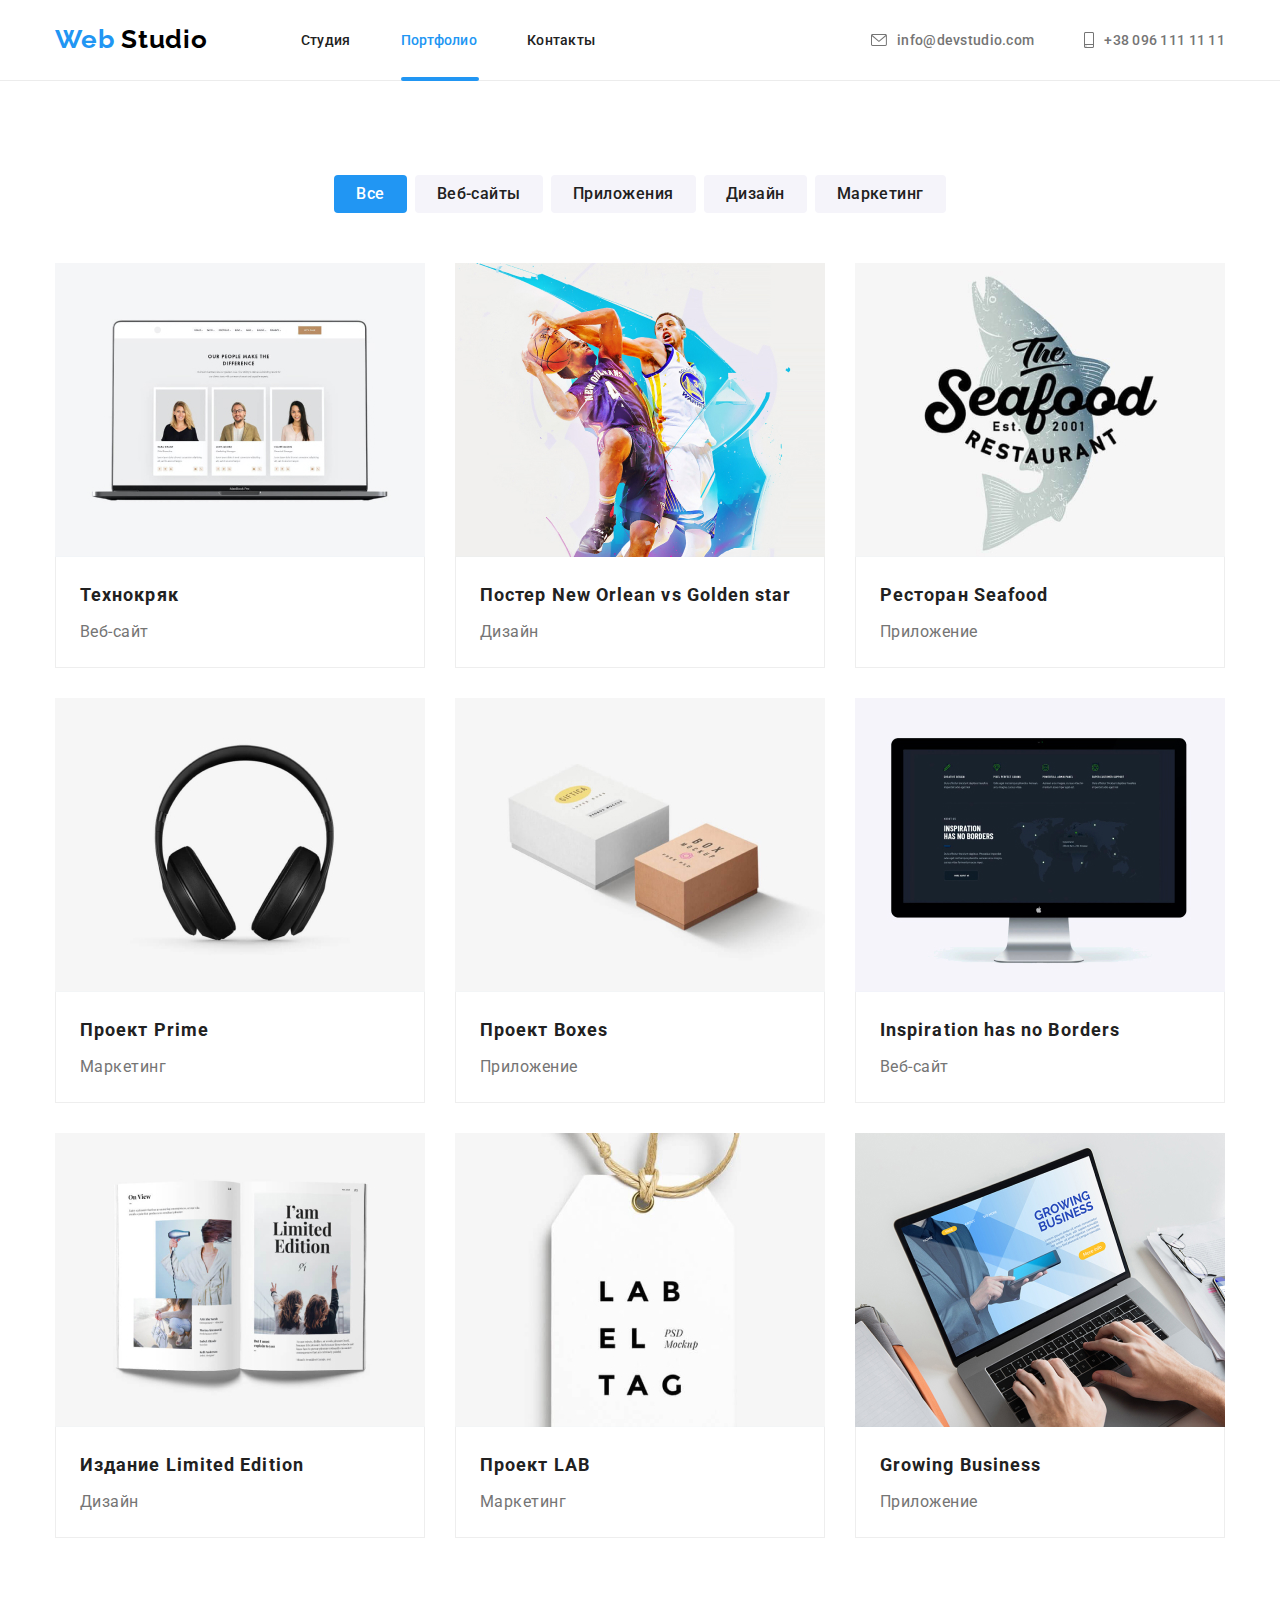
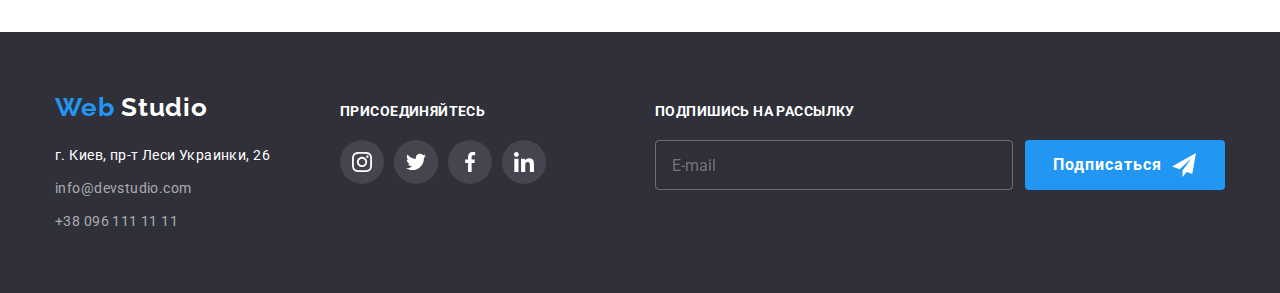
==== portfolio.html @ 8854f07a "copied from HW6" ====
<!DOCTYPE html>
<html lang="en">
	<head>
		<meta charset="UTF-8" />
		<meta http-equiv="X-UA-Compatible" content="IE=edge" />
		<meta name="viewport" content="width=device-width, initial-scale=1.0" />
		<title>Document</title>
		<link
			href="https://fonts.googleapis.com/css2?family=Raleway:wght@700&family=Roboto:wght@400;500;700;900&display=swap"
			rel="stylesheet"
		/>
		<link rel="stylesheet" href="./css/styles.css" />
		<link
			rel="stylesheet"
			href="https://cdnjs.cloudflare.com/ajax/libs/modern-normalize/1.1.0/modern-normalize.min.css"
		/>
	</head>
	<body class="body">
		<!--Шапка-->
		<header class="header-section">
			<div class="container">
				<a href="./index.html" class="logo">
					Web
					<span class="logo-header">Studio</span>
				</a>

				<!--Навигация-->
				<nav>
					<ul class="nav-site">
						<li class="nav-site-item"><a href="./index.html" class="nav-site-link">Студия</a></li>
						<li class="nav-site-item nav-site-portfolio">
							<a href="./portfolio.html" class="current nav-site-link">Портфолио</a>
						</li>
						<li class="nav-site-item"><a href="" class="nav-site-link">Контакты</a></li>
					</ul>
				</nav>

				<!--Контакты-->
				<ul class="contacts">
					<li class="header-contacts-item">
						<a href="mailto:info@devstudio.com" class="contacts-link">
							<svg class="contact-link-icon" width="16" height="12">
								<use href="./images/icons.svg#icon-envelope"></use>
							</svg>
							info@devstudio.com
						</a>
					</li>
					<li class="header-contacts-item">
						<a href="tel:+380961111111" class="contacts-link">
							<svg class="contact-link-icon" width="10" height="16">
								<use href="./images/icons.svg#icon-smartphone"></use>
							</svg>
							+38 096 111 11 11
						</a>
					</li>
				</ul>
			</div>
		</header>

		<main>
			<section class="section">
				<div class="container">
					<h1 class="hidden">Примеры</h1>
					<ul class="button-portfolio">
						<li class="button-item"><button type="button" class="current-button button-prtfl-item">Все</button></li>
						<li class="button-item"><button type="button" class="button-prtfl-item">Веб-сайты</button></li>
						<li class="button-item"><button type="button" class="button-prtfl-item">Приложения</button></li>
						<li class="button-item"><button type="button" class="button-prtfl-item">Дизайн</button></li>
						<li class="button-item"><button type="button" class="button-prtfl-item">Маркетинг</button></li>
					</ul>

					<ul class="portfolio">
						<li class="portfolio-item">
							<a href="" class="portfolio-link">
								<div class="portfolio-top-wrap">
									<img src="./images/portfolio1.jpg" alt="технокряк" width="370" />
									<p class="portfolio-top-text">
										Ресурс предлагает комплексные предложения с разным уровнем функционала и сервисов. Все это позволит
										посетителю получить исчерпывающие сведения о компании или частном лице.
									</p>
								</div>
								<div class="portfolio-border">
									<h2 class="portfolio-title">Технокряк</h2>
									<p class="portfolio-text">Веб-сайт</p>
								</div>
							</a>
						</li>
						<li class="portfolio-item">
							<a href="" class="portfolio-link">
								<div class="portfolio-top-wrap">
									<img src="./images/portfolio2.jpg" alt="Постер New Orlean vs Golden star" width="370" height="294" />
									<p class="portfolio-top-text">
										Ресурс предлагает комплексные предложения с разным уровнем функционала и сервисов. Все это позволит
										посетителю получить исчерпывающие сведения о компании или частном лице.
									</p>
								</div>
								<div class="portfolio-border">
									<h2 class="portfolio-title">Постер New Orlean vs Golden star</h2>
									<p class="portfolio-text">Дизайн</p>
								</div>
							</a>
						</li>
						<li class="portfolio-item">
							<a href="" class="portfolio-link">
								<div class="portfolio-top-wrap">
									<img src="./images/portfolio3.jpg" alt="Ресторан Seafood" width="370" height="294" />
									<p class="portfolio-top-text">
										Ресурс предлагает комплексные предложения с разным уровнем функционала и сервисов. Все это позволит
										посетителю получить исчерпывающие сведения о компании или частном лице.
									</p>
								</div>
								<div class="portfolio-border">
									<h2 class="portfolio-title">Ресторан Seafood</h2>
									<p class="portfolio-text">Приложение</p>
								</div>
							</a>
						</li>
						<li class="portfolio-item">
							<a href="" class="portfolio-link">
								<div class="portfolio-top-wrap">
									<img src="./images/portfolio4.jpg" alt="Проект Prime" width="370" height="294" />
									<p class="portfolio-top-text">
										Ресурс предлагает комплексные предложения с разным уровнем функционала и сервисов. Все это позволит
										посетителю получить исчерпывающие сведения о компании или частном лице.
									</p>
								</div>
								<div class="portfolio-border">
									<h2 class="portfolio-title">Проект Prime</h2>
									<p class="portfolio-text">Маркетинг</p>
								</div>
							</a>
						</li>
						<li class="portfolio-item">
							<a href="" class="portfolio-link">
								<div class="portfolio-top-wrap">
									<img src="./images/portfolio5.jpg" alt="Проект Boxes" width="370" height="294" />
									<p class="portfolio-top-text">
										Ресурс предлагает комплексные предложения с разным уровнем функционала и сервисов. Все это позволит
										посетителю получить исчерпывающие сведения о компании или частном лице.
									</p>
								</div>
								<div class="portfolio-border">
									<h2 class="portfolio-title">Проект Boxes</h2>
									<p class="portfolio-text">Приложение</p>
								</div>
							</a>
						</li>
						<li class="portfolio-item">
							<a href="" class="portfolio-link">
								<div class="portfolio-top-wrap">
									<img src="./images/portfolio6.jpg" alt="Inspiration has no Borders" width="370" height="294" />
									<p class="portfolio-top-text">
										Ресурс предлагает комплексные предложения с разным уровнем функционала и сервисов. Все это позволит
										посетителю получить исчерпывающие сведения о компании или частном лице.
									</p>
								</div>
								<div class="portfolio-border">
									<h2 class="portfolio-title">Inspiration has no Borders</h2>
									<p class="portfolio-text">Веб-сайт</p>
								</div>
							</a>
						</li>
						<li class="portfolio-item">
							<a href="" class="portfolio-link">
								<div class="portfolio-top-wrap">
									<img src="./images/portfolio7.jpg" alt="Издание Limited Edition" width="370" height="294" />
									<p class="portfolio-top-text">
										Ресурс предлагает комплексные предложения с разным уровнем функционала и сервисов. Все это позволит
										посетителю получить исчерпывающие сведения о компании или частном лице.
									</p>
								</div>
								<div class="portfolio-border">
									<h2 class="portfolio-title">Издание Limited Edition</h2>
									<p class="portfolio-text">Дизайн</p>
								</div>
							</a>
						</li>
						<li class="portfolio-item">
							<a href="" class="portfolio-link">
								<div class="portfolio-top-wrap">
									<img src="./images/portfolio8.jpg" alt="Проект LAB" width="370" height="294" />
									<p class="portfolio-top-text">
										Ресурс предлагает комплексные предложения с разным уровнем функционала и сервисов. Все это позволит
										посетителю получить исчерпывающие сведения о компании или частном лице.
									</p>
								</div>
								<div class="portfolio-border">
									<h2 class="portfolio-title">Проект LAB</h2>
									<p class="portfolio-text">Маркетинг</p>
								</div>
							</a>
						</li>
						<li class="portfolio-item">
							<a href="" class="portfolio-link">
								<div class="portfolio-top-wrap">
									<img src="./images/portfolio9.jpg" alt="Growing Business" width="370" height="294" />
									<p class="portfolio-top-text">
										Ресурс предлагает комплексные предложения с разным уровнем функционала и сервисов. Все это позволит
										посетителю получить исчерпывающие сведения о компании или частном лице.
									</p>
								</div>
								<div class="portfolio-border">
									<h2 class="portfolio-title">Growing Business</h2>
									<p class="portfolio-text">Приложение</p>
								</div>
							</a>
						</li>
					</ul>
				</div>
			</section>
		</main>
		<footer class="footer">
			<div class="container footer-container">
				<div class="footer-contacts">
					<a href="/goit-markup-hw-01/index.html" class="logo-footer">
						Web
						<span class="logo-footer-color">Studio</span>
					</a>
					<!--Контакты-->
					<address class="address">
						<p class="address-item">г. Киев, пр-т Леси Украинки, 26</p>
						<ul class="footer-contacts-list">
							<li class="footer-contact-item">
								<a href="mailto:info@devstudio.com" class="link-footer">info@devstudio.com</a>
							</li>
							<li class="footer-contact-item"><a href="tel:+380961111111" class="link-footer">+38 096 111 11 11</a></li>
						</ul>
					</address>
				</div>

				<div class="soc-links-footer-section">
					<p class="soc-links-footer-title">присоединяйтесь</p>
					<ul class="soc-links-footer-list">
						<li class="soc-links-footer-item">
							<a href="" class="soc-links-footer">
								<svg class="soc-links-footer-link" width="20" height="20">
									<use href="./images/icons.svg#icon-instagram"></use>
								</svg>
							</a>
						</li>
						<li class="soc-links-footer-item">
							<a href="" class="soc-links-footer">
								<svg class="soc-links-footer-link" width="20" height="20">
									<use href="./images/icons.svg#icon-twitter"></use>
								</svg>
							</a>
						</li>
						<li class="soc-links-footer-item">
							<a href="" class="soc-links-footer">
								<svg class="soc-links-footer-link" width="20" height="20">
									<use href="./images/icons.svg#icon-facebook"></use>
								</svg>
							</a>
						</li>
						<li class="soc-links-footer-item">
							<a href="" class="soc-links-footer">
								<svg class="soc-links-footer-link" width="20" height="20">
									<use href="./images/icons.svg#icon-linkedin"></use>
								</svg>
							</a>
						</li>
					</ul>
				</div>
				<div class="subscribe">
					<p class="subscribe-text">ПОДПИШИСЬ НА РАССЫЛКУ</p>
					<form class="subscribe-mail">
						<input type="email" name="mail" placeholder="E-mail" class="subscribe-input" />
						<button type="submit" class="button subscribe-button">
							<span class="subscribe-button-text">Подписаться</span>
							<svg class="subscribe-icon" width="24" height="24">
								<use href="./images/icons.svg#icon-subscribe"></use>
							</svg>
						</button>
					</form>
				</div>
			</div>
		</footer>
	</body>
</html>
---- css/styles.css ----
:root {
	--primery-text-color: #757575;
	--title-text-color: #212121;
	--accent-text-color: #2196f3;
	--primery-background-color: #ffffff;
	--transition: 250ms cubic-bezier(0.4, 0, 0.2, 1);
}
.body {
	background-color: var(--primery-background-color);
	color: var(--primery-text-color);

	font-family: "Roboto", sans-serif;
}

p,
h1,
h2,
h3,
h4,
h5,
h6 {
	margin: 0;
}

ul {
	margin: 0;
	padding-left: 0;
	list-style: none;
}
img {
	display: block;
	max-width: 100%;
	height: auto;
}

.container {
	width: 1200px;
	padding-left: 15px;
	padding-right: 15px;
	margin: 0 auto;
}

.section {
	padding-top: 94px;
	padding-bottom: 94px;
}

.header-section .container {
	display: flex;
	align-items: center;
}
.header-section {
	border-bottom: 1px solid #ececec;
	position: relative;
}
.logo {
	color: var(--accent-text-color);
	font-family: Raleway;
	font-weight: 700;
	font-size: 26px;
	line-height: 1.2;
	letter-spacing: 0.03em;
	text-decoration: none;
	padding-top: 24px;
	padding-bottom: 25px;
	display: block;
	margin-right: 93px;
}

.logo-header {
	color: black;
}

/* цвет навигации сайта */
.nav-site {
	display: flex;
}
.nav-site-item:not(:last-child) {
	margin-right: 50px;
}

.nav-site-link {
	color: var(--title-text-color);
	font-weight: 500;
	font-size: 14px;
	line-height: 1.15;
	letter-spacing: 0.02em;
	text-decoration: none;
	padding-top: 32px;
	padding-bottom: 32px;
	display: block;
	transition: color var(--transition);
}

.nav-site-link:hover,
.nav-site-link:focus {
	color: var(--accent-text-color);
}

.nav-site-studio::after {
	position: absolute;
	content: "";
	display: inline-block;
	align-items: flex-end;
	bottom: -1px;
	width: 48px;
	height: 4px;
	border-radius: 2px;
	background-color: var(--accent-text-color);
}

.nav-site-portfolio::after {
	position: absolute;
	content: "";
	display: inline-block;
	align-items: flex-end;
	bottom: -1px;
	width: 78px;
	height: 4px;
	border-radius: 2px;
	background-color: var(--accent-text-color);
}
.nav-site .current {
	color: var(--accent-text-color);
}

/* контакты хедер */
.contacts {
	display: flex;
	margin-left: auto;
}
.contacts-link {
	color: var(--primery-text-color);
	font-weight: 500;
	font-size: 14px;
	line-height: 1.15;
	letter-spacing: 0.02em;
	text-decoration: none;
	padding-top: 32px;
	padding-bottom: 32px;
	display: flex;
	align-items: center;
	transition: color var(--transition);
}
.contact-link-icon {
	margin-right: 10px;
	fill: currentColor;
}

.contacts-link:hover,
.contacts-link:focus {
	color: var(--accent-text-color);
}

.header-contacts-item:not(:last-child) {
	margin-right: 50px;
}

.header-contacts-item {
	display: flex;
	align-items: center;
	justify-content: center;
}

/* первая секция с кнопкой */
.hero {
	background-color: #2f303a;
	max-width: 1600px;
	margin: 0 auto;
	padding-top: 200px;
	padding-bottom: 200px;
	background-image: linear-gradient(rgba(47, 48, 58, 0.4), rgba(47, 48, 58, 0.4)), url(../images/hero-bg.jpg);
	background-repeat: no-repeat;
	background-position: center;
	background-size: cover;
}
.hero-title {
	color: #ffffff;
	font-weight: 900;
	font-size: 44px;
	line-height: 1.36;
	text-align: center;
	letter-spacing: 0.06em;
	text-transform: uppercase;
	max-width: 696px;
	margin: 0 auto;
	margin-bottom: 30px;
}
.button {
	background-color: #2196f3;
	color: #ffffff;
	font-weight: 700;
	font-size: 16px;
	line-height: 1.88;
	display: flex;
	align-items: center;
	text-align: center;
	letter-spacing: 0.06em;
	cursor: pointer;
	display: block;
	width: 200px;
	height: 50px;
	margin: 0 auto;
	border-radius: 4px;
	border: 0px;
	transition: background-color var(--transition);
}
.button:hover {
	background-color: #188ce8;
}

/* вторая секция */
.section-services {
	padding-bottom: 0;
}
.services {
	display: flex;
	padding: 0;
}

.services-item:not(:last-child) {
	margin-right: 30px;
}
.services-item {
	width: 270px;
	flex-basis: calc((100% - 90px) / 4);
}
.services-icon-list {
	width: 270px;
	height: 120px;
	background-color: #f5f4fa;
	display: flex;
	align-items: center;
	justify-content: center;
	margin-bottom: 30px;
}
.services-title {
	color: var(--title-text-color);
	font-weight: 700;
	font-size: 14px;
	line-height: 1.14;
	letter-spacing: 0.03em;
	text-transform: uppercase;
	margin-bottom: 10px;
}
.services-text {
	font-weight: 400;
	font-size: 14px;
	line-height: 1.71;
	letter-spacing: 0.03em;
}

.team {
	background-color: #f5f4fa;
}

.job-item {
	position: relative;
}
.job-title {
	margin-bottom: 50px;
}
.job-list {
	display: flex;
	gap: 30px;
	padding: 0;
}

.img-title {
	position: absolute;
	bottom: 0;
	left: 0;
	width: 100%;
	background-color: rgba(47, 48, 58, 0.8);
	padding: 27px;
	font-weight: 700;
	font-size: 14px;
	line-height: 1.43;
	text-align: center;
	letter-spacing: 0.03em;
	color: #ffffff;
}

.team-section-title {
	margin-bottom: 50px;
}
.team-section-title,
.job-title {
	color: var(--title-text-color);
	font-weight: 700;
	font-size: 36px;
	line-height: 1.17;
	text-align: center;
	letter-spacing: 0.03em;
}

.team-soc-list {
	display: flex;
	justify-content: center;
}

.team-soc-icon {
	fill: #afb1b8;
	transition: fill var(--transition);
}

.team-soc-item + .team-soc-item {
	margin-left: 10px;
}
.team-soc-link {
	width: 44px;
	height: 44px;
	border-radius: 50%;
	background-color: #ffffff;
	display: flex;
	align-items: center;
	justify-content: center;
	transition: background-color var(--transition);
}
.team-soc-link:hover,
.team-soc-link:focus {
	background-color: var(--accent-text-color);
	outline: none;
}

.team-soc-link:hover .team-soc-icon,
.team-soc-link:focus .team-soc-icon {
	fill: #ffffff;
}

.workers {
	display: flex;
	gap: 30px;
	padding: 0;
}

.workers-item {
	width: 270px;
	background-color: #ffffff;
	box-shadow: 0px 1px 3px rgba(0, 0, 0, 0.12), 0px 1px 1px rgba(0, 0, 0, 0.14), 0px 2px 1px rgba(0, 0, 0, 0.2);
	border-radius: 0px 0px 4px 4px;
}
.workers-name {
	padding: 30px 30px;
}

.workers-title {
	color: var(--title-text-color);
	font-weight: 500;
	font-size: 16px;
	line-height: 1.88;
	text-align: center;
	letter-spacing: 0.03em;
	margin-bottom: 10px;
}

.workers-text {
	font-weight: 400;
	font-size: 16px;
	line-height: 1.18;
	text-align: center;
	letter-spacing: 0.03em;
	margin-bottom: 16px;
}
/* --------------------КЛИЕНТЫ-------------------- */
.clients-list {
	display: flex;
	gap: 30px;
}

.clients-list-item {
	width: 170px;
}

.clients-link {
	border: 1px solid #afb1b8;
	border-radius: 4px;
	display: flex;
	align-items: center;
	justify-content: center;
	height: 92px;
	outline: none;
	transition: border var(--transition);
}
.clients-link:hover,
.clients-link:focus {
	border: 1px solid var(--accent-text-color);
}

.clients-items {
	fill: rgba(175, 177, 184, 1);
	transition: fill var(--transition);
}

.clients-link:hover .clients-items,
.clients-link:focus .clients-items {
	fill: var(--accent-text-color);
}

/* футер */

.footer {
	background-color: #2f303a;
	padding-top: 60px;
	padding-bottom: 60px;
}

.logo-footer {
	color: var(--accent-text-color);
	font-family: Raleway;
	font-weight: 700;
	font-size: 26px;
	line-height: 1.2;
	letter-spacing: 0.03em;
	text-decoration: none;
}
.logo-footer-color {
	color: #ffffff;
	font-family: Raleway;
	font-weight: 700;
	font-size: 26px;
	line-height: 1.2;
	letter-spacing: 0.03em;
}
.address {
	margin: 0;
	margin-top: 20px;
}
.address-item {
	color: #ffffff;
	font-style: normal;
	font-weight: 400;
	font-size: 14px;
	line-height: 1.71;
	letter-spacing: 0.03em;
	padding: 0;
	margin-bottom: 9px;
}

.footer-container {
	display: flex;
	align-items: baseline;
}

.footer-contacts-list .link-footer {
	text-decoration: none;
}

.footer-contacts {
	margin-right: 70px;
}

.footer-contact-item:first-child {
	margin-bottom: 9px;
}

.link-footer {
	color: rgba(255, 255, 255, 0.6);
	font-style: normal;
	font-weight: 400;
	font-size: 14px;
	line-height: 1.71;
	letter-spacing: 0.03em;
}

.soc-links-footer-section {
	margin-right: 93px;
}

.soc-links-footer-title {
	color: #ffffff;
	font-weight: 700;
	font-size: 14px;
	line-height: 1.14;
	letter-spacing: 0.03em;
	text-transform: uppercase;
	margin: 0;
	margin-bottom: 20px;
}

.soc-links-footer-list {
	display: flex;
	gap: 10px;
}

.soc-links-footer {
	width: 44px;
	height: 44px;
	border-radius: 50%;
	background-color: rgba(255, 255, 255, 0.1);
	display: flex;
	align-items: center;
	justify-content: center;
	fill: #ffffff;
	transition: background-color var(--transition), fill var(--transition);
}

.soc-links-footer:hover,
.soc-links-footer:focus {
	background-color: var(--accent-text-color);
	outline: none;
}

.subscribe-text {
	font-weight: 700;
	font-size: 14px;
	line-height: 1.14;
	letter-spacing: 0.03em;
	text-transform: uppercase;
	color: #ffffff;
	margin-bottom: 20px;
}

.subscribe {
	margin-left: auto;
}

.subscribe-mail {
	display: flex;
	align-items: center;
	justify-content: center;
}

.subscribe-input {
	width: 358px;
	height: 50px;
	margin-right: 12px;
	border: 1px solid rgba(255, 255, 255, 0.3);
	filter: drop-shadow(0px 4px 4px rgba(0, 0, 0, 0.15));
	border-radius: 4px;
	background-color: transparent;
	padding: 15px 16px;
	cursor: pointer;
	color: #ffffff;
}

.subscribe-input:hover,
.subscribe-input:focus {
	border: 1px solid var(--accent-text-color);
	outline: none;
}

.subscribe-button {
	width: 200px;
	height: 50px;
	display: flex;
	align-items: center;
	text-align: center;
	padding: 10px 28px;
}

.subscribe-button-text {
	font-weight: 700;
	font-size: 16px;
	line-height: 1.88;
	letter-spacing: 0.06em;
	color: #ffffff;
	margin-right: 10px;
}

/* .soc-links-footer-item {
    width: 44px;
    height: 44px;
    border-radius: 50%;
    background-color: rgba(255, 255, 255, 0.1);
    display: flex;
    align-items: center;
    justify-content: center;
} */

/* .soc-links-footer-item:hover,
.soc-links-footer-item:focus {
    background-color: var(--accent-text-color);
    fill: #FFFFFF;
} */

/* .soc-links-footer-link {
    fill: var(--primery-background-color);
} */

/* ПОРТФОЛИО */
.hidden {
	display: none;
}
.button-portfolio {
	display: flex;
	justify-content: center;
	margin-bottom: 50px;
}

.button-item:not(:last-child) {
	margin-right: 8px;
}

.button-portfolio .button-prtfl-item {
	background-color: #f5f4fa;
	color: #212121;
	font-weight: 500;
	font-size: 16px;
	line-height: 1.63;
	text-align: center;
	letter-spacing: 0.03em;
	cursor: pointer;
	border-radius: 4px;
	border: 0px;
	padding: 6px 22px;
	transition: background-color var(--transition), color var(--transition), box-shadow var(--transition);
}
.button-portfolio .button-prtfl-item:hover,
.button-portfolio .button-prtfl-item:focus {
	background-color: var(--accent-text-color);
	color: #ffffff;
	box-shadow: 0px 3px 1px rgba(0, 0, 0, 0.1), 0px 1px 2px rgba(0, 0, 0, 0.08), 0px 2px 2px rgba(0, 0, 0, 0.12);
}

.button-portfolio .current-button {
	background-color: var(--accent-text-color);
	color: #ffffff;
}
.portfolio a {
	text-decoration: none;
}

.portfolio {
	display: flex;
	flex-wrap: wrap;
	gap: 30px;
	padding: 0;
}
.portfolio-link {
	display: block;
	transition: box-shadow var(--transition);
}

.portfolio-item {
	flex-basis: calc((100% - 60px) / 3);
	position: relative;
}

.portfolio-item:hover .portfolio-top-text {
	transform: translateY(0);
}
.portfolio-border {
	border-right: 1px solid #eeeeee;
	border-left: 1px solid #eeeeee;
	border-bottom: 1px solid #eeeeee;
	padding: 20px 24px;
}
.portfolio-link:hover,
.portfolio-link:focus {
	cursor: pointer;
	box-shadow: 0px 1px 1px rgba(0, 0, 0, 0.12), 0px 4px 4px rgba(0, 0, 0, 0.06), 1px 4px 6px rgba(0, 0, 0, 0.16);
}

.portfolio-title {
	color: var(--title-text-color);
	font-weight: 700;
	font-size: 18px;
	line-height: 2;
	letter-spacing: 0.06em;
	margin: 0;
	margin-bottom: 4px;
}

.portfolio-text {
	color: var(--primery-text-color);
	font-weight: 400;
	font-size: 16px;
	line-height: 1.88;
	letter-spacing: 0.03em;
}

.portfolio-top-wrap {
	position: relative;
	overflow: hidden;
}

.portfolio-top-text {
	position: absolute;
	top: 0;
	left: 0;
	color: #ffffff;
	background: rgba(33, 150, 243, 0.9);
	font-weight: 400;
	font-size: 18px;
	line-height: 1.56;
	letter-spacing: 0.03em;
	padding: 63px 24px;
	height: 100%;
	transform: translateY(100%);
	transition: transform 250ms linear;
}

/* ----------МОДАЛЬНОЕ ОКНО---------- */
.backdrop {
	position: fixed;
	top: 0;
	left: 0;
	width: 100%;
	height: 100%;
	background-color: rgba(0, 0, 0, 0.2);
	transition: opacity 250ms linear, visibility 250ms linear;

	/* padding-top: 221px;
    padding-left: 536px;
    padding-right: 536px; */
}

.backdrop .is-hidden .modal {
	transform: translate(-50%, -50%) scale(0) rotate(-180deg);
}

.modal {
	position: absolute;
	width: 528px;
	height: 581px;
	top: 221px;
	left: 50%;
	transform: translate(-50%) scale(1) rotate(0);
	background-color: #fff;
	transition: cubic-bezier(0.4, 0, 0.2, 1);
	padding: 40px;
}

.modal-close-btn {
	position: absolute;
	top: 8px;
	right: 8px;
	width: 30px;
	height: 30px;
	border-radius: 50%;
	border: 1px solid rgba(0, 0, 0, 0.1);
	background-color: #ffffff;
	display: flex;
	align-items: center;
	justify-content: center;
	outline: none;
	transition: var(--transition);
}

.modal-close-btn:hover,
.modal-close-btn:focus {
	fill: var(--accent-text-color);
}

.is-hidden {
	opacity: 0;
	visibility: hidden;
	pointer-events: none;
}

.modal-title {
	font-weight: 700;
	font-size: 20px;
	line-height: 1.15;
	text-align: center;
	letter-spacing: 0.03em;
	color: #212121;
	margin-bottom: 12px;
}

.modal-label {
	display: flex;
	flex-direction: column;
}

.modal-label:not(:last-of-type) {
	margin-bottom: 10px;
}

.modal-label:last-of-type {
	margin-bottom: 20px;
}

.modal-label-text {
	font-weight: 400;
	font-size: 12px;
	line-height: 1.17;
	letter-spacing: 0.01em;
	color: #757575;
	margin-bottom: 4px;
}

.modal-wrapper {
	position: relative;
}

.modal-input,
.modal-textarea {
	width: 100%;
	border: 1px solid rgba(33, 33, 33, 0.2);
	border-radius: 4px;
	outline: none;
	transition: border var(--transition);
}

.modal-input {
	height: 40px;
	padding-top: 11px;
	padding-right: 12px;
	padding-bottom: 11px;
	padding-left: 42px;
}

.modal-input:focus,
.modal-textarea:focus {
	border: 1px solid var(--accent-text-color);
}

.modal-input:focus + .modal-input-icon {
	fill: var(--accent-text-color);
}

.modal-input-icon {
	position: absolute;
	left: 14px;
	top: 50%;
	transform: translateY(-50%);
	transition: fill var(--transition);
}

.modal-textarea {
	height: 120px;
	resize: none;
	padding: 12px 16px;
}

.modal-textarea::placeholder {
	color: rgba(117, 117, 177, 0.5);
}

.modal-policy {
	margin-bottom: 30px;
}

.modal-policy-label {
	display: flex;
	align-items: center;
	justify-content: center;
	cursor: pointer;
}

.visually-hidden {
	position: absolute;
	width: 1px;
	height: 1px;
	margin: -1px;
	border: 0;
	padding: 0;

	white-space: nowrap;
	clip-path: inset(100%);
	clip: rect(0 0 0 0);
	overflow: hidden;
}

.modal-policy-text {
	font-size: 14px;
	line-height: 1.71;
	letter-spacing: 0.03em;
	color: #757575;
}

.modal-policy-link {
	color: var(--accent-text-color);
	text-decoration: none;
	border-bottom: 1px solid var(--accent-text-color);
}

.modal-custom-check {
	border: 2px solid #212121;
	border-radius: 3px;
	width: 16px;
	height: 15px;
	display: flex;
	align-items: center;
	justify-content: center;
	margin-right: 7px;
}

.modal-check {
	transition: border var(--transition);
}

.modal-check:checked + .modal-custom-check {
	border: 2px solid var(--accent-text-color);
	background-color: var(--accent-text-color);
}

.modal-check:focus + .modal-custom-check {
	border: 2px solid var(--accent-text-color);
}

.modal-button {
	background-color: #2196f3;
	color: #ffffff;
	font-weight: 700;
	font-size: 16px;
	line-height: 1.88;
	display: flex;
	align-items: center;
	text-align: center;
	letter-spacing: 0.06em;
	cursor: pointer;
	display: block;
	width: 200px;
	height: 50px;
	margin: 0 auto;
	border-radius: 4px;
	border: 0px;
	transition: background-color var(--transition);
}

.modal-button:hover,
.modal-button:focus {
	background-color: var(--accent-text-color);
	box-shadow: 0px 3px 1px rgba(0, 0, 0, 0.1), 0px 1px 2px rgba(0, 0, 0, 0.08), 0px 2px 2px rgba(0, 0, 0, 0.12);
}

/* цвет основы текста #757575 */
/* цвет текста вторички #212121 */
/* белый #FFFFFF */
/* акцент #2196F3 */
/* цвет основа хедер #FFFFFF */
/* основа цвет фона #E5E5E5 */
/* цвет фона верхний #2F303A */
/* цвет фона наша команда #F5F4FA */
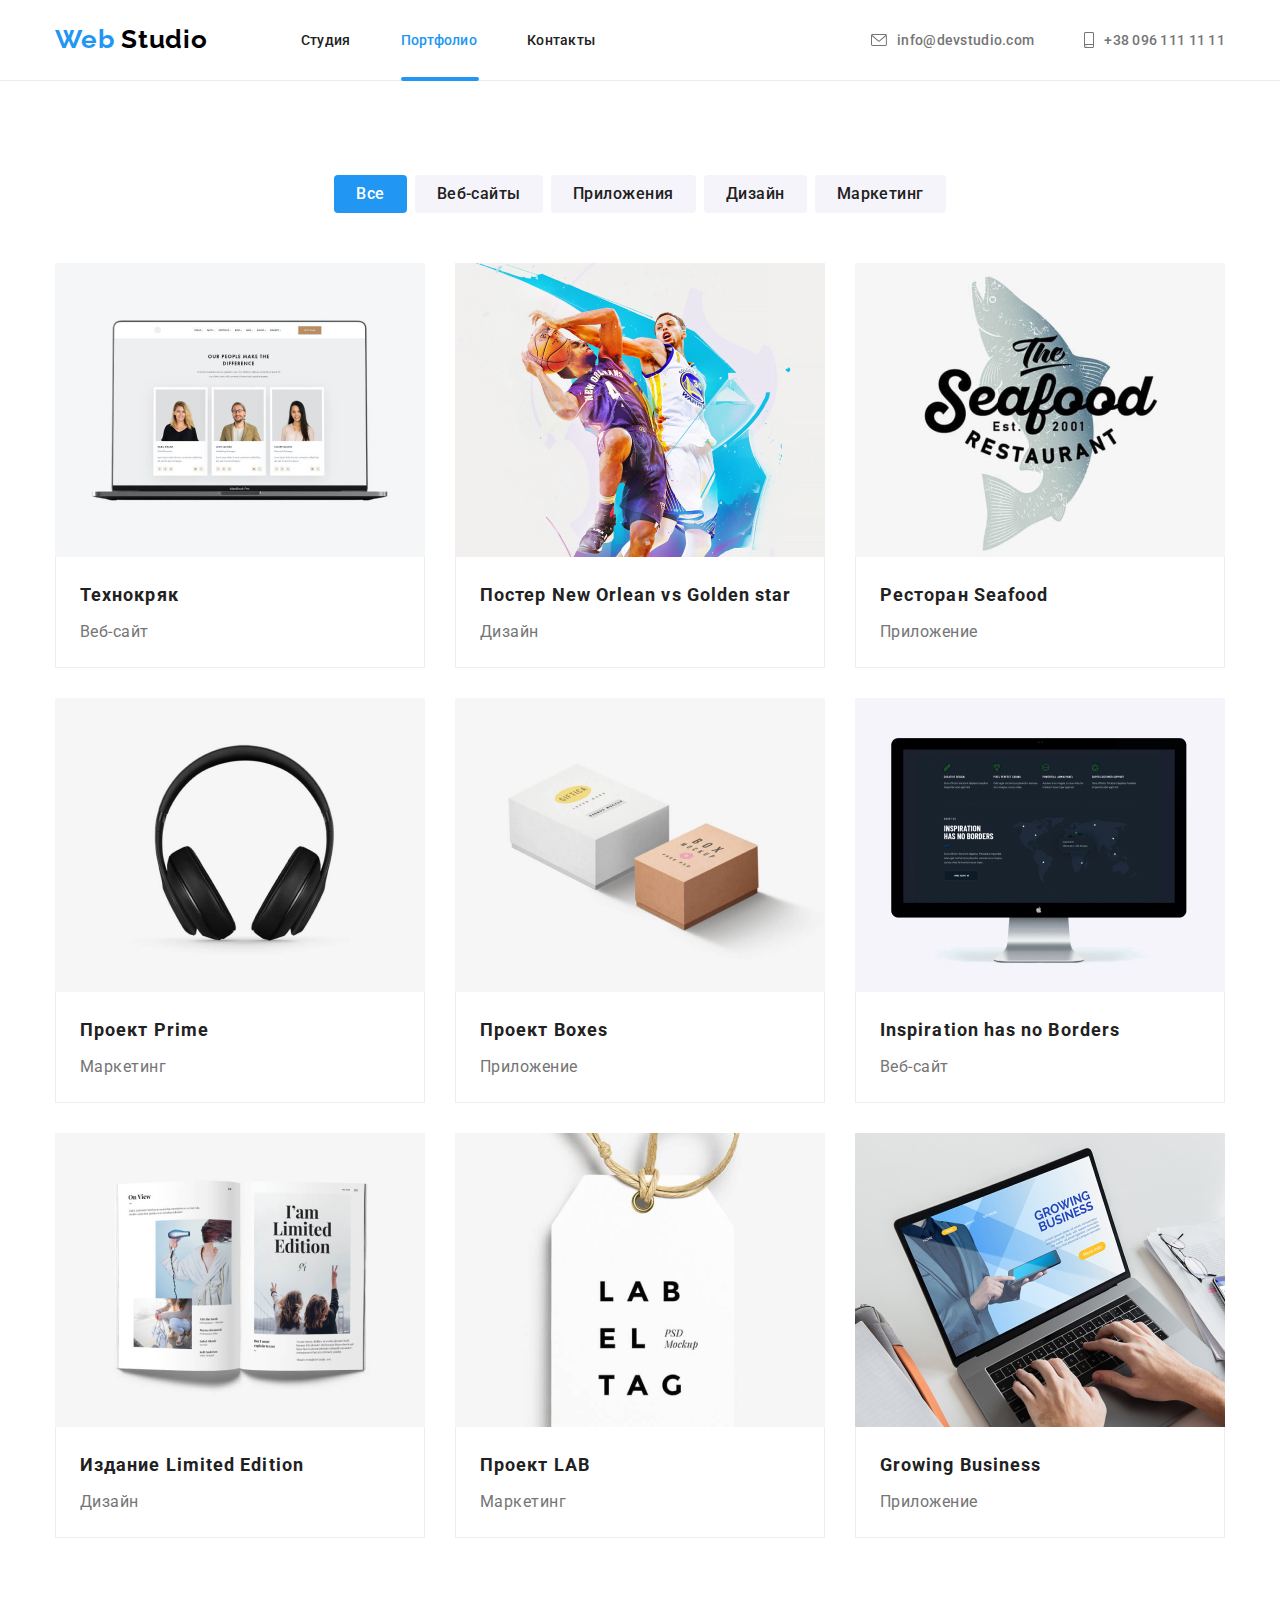
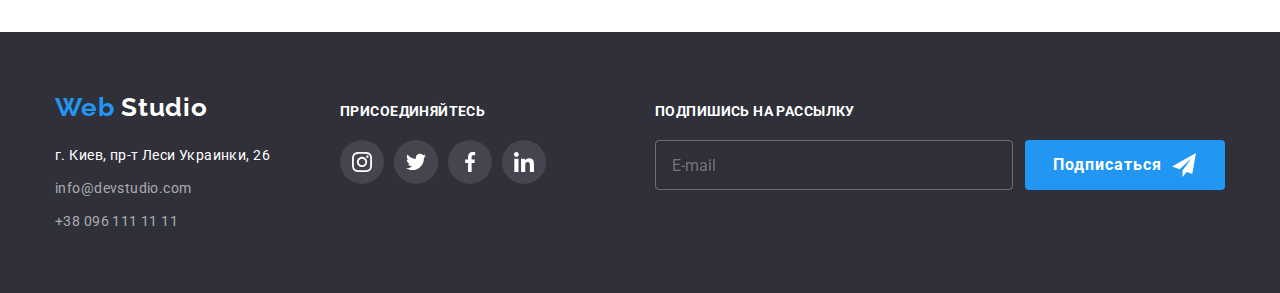
==== commit d96a1d82: "BEM" ====
--- a/portfolio.html
+++ b/portfolio.html
@@ -17,37 +17,39 @@
 	</head>
 	<body class="body">
 		<!--Шапка-->
-		<header class="header-section">
+		<header class="header">
 			<div class="container">
-				<a href="./index.html" class="logo">
+				<a href="./index.html" class="logo header__logo">
 					Web
 					<span class="logo-header">Studio</span>
 				</a>
 
 				<!--Навигация-->
 				<nav>
-					<ul class="nav-site">
-						<li class="nav-site-item"><a href="./index.html" class="nav-site-link">Студия</a></li>
-						<li class="nav-site-item nav-site-portfolio">
-							<a href="./portfolio.html" class="current nav-site-link">Портфолио</a>
-						</li>
-						<li class="nav-site-item"><a href="" class="nav-site-link">Контакты</a></li>
+					<ul class="navigation">
+						<li class="navigation__item">
+							<a href="./index.html" class="navigation__link">Студия</a>
+						</li>
+						<li class="navigation__item navigation__portfolio">
+							<a href="./portfolio.html" class="navigation__link navigation__current">Портфолио</a>
+						</li>
+						<li class="navigation__item"><a href="" class="navigation__link">Контакты</a></li>
 					</ul>
 				</nav>
 
 				<!--Контакты-->
-				<ul class="contacts">
-					<li class="header-contacts-item">
-						<a href="mailto:info@devstudio.com" class="contacts-link">
-							<svg class="contact-link-icon" width="16" height="12">
+				<ul class="contacts header__contacts">
+					<li class="contacts__item">
+						<a href="mailto:info@devstudio.com" class="contacts__link">
+							<svg class="contact__link-icon" width="16" height="12">
 								<use href="./images/icons.svg#icon-envelope"></use>
 							</svg>
 							info@devstudio.com
 						</a>
 					</li>
-					<li class="header-contacts-item">
-						<a href="tel:+380961111111" class="contacts-link">
-							<svg class="contact-link-icon" width="10" height="16">
+					<li class="contacts__item">
+						<a href="tel:+380961111111" class="contacts__link">
+							<svg class="contact__link-icon" width="10" height="16">
 								<use href="./images/icons.svg#icon-smartphone"></use>
 							</svg>
 							+38 096 111 11 11
@@ -61,147 +63,157 @@
 			<section class="section">
 				<div class="container">
 					<h1 class="hidden">Примеры</h1>
-					<ul class="button-portfolio">
-						<li class="button-item"><button type="button" class="current-button button-prtfl-item">Все</button></li>
-						<li class="button-item"><button type="button" class="button-prtfl-item">Веб-сайты</button></li>
-						<li class="button-item"><button type="button" class="button-prtfl-item">Приложения</button></li>
-						<li class="button-item"><button type="button" class="button-prtfl-item">Дизайн</button></li>
-						<li class="button-item"><button type="button" class="button-prtfl-item">Маркетинг</button></li>
+					<ul class="prtfl-button button-portfolio">
+						<li class="button-portfolio__item">
+							<button type="button" class="current-button button-portfolio__item-class">Все</button>
+						</li>
+						<li class="button-portfolio__item">
+							<button type="button" class="button-portfolio__item-class">Веб-сайты</button>
+						</li>
+						<li class="button-portfolio__item">
+							<button type="button" class="button-portfolio__item-class">Приложения</button>
+						</li>
+						<li class="button-portfolio__item">
+							<button type="button" class="button-portfolio__item-class">Дизайн</button>
+						</li>
+						<li class="button-portfolio__item">
+							<button type="button" class="button-portfolio__item-class">Маркетинг</button>
+						</li>
 					</ul>
 
 					<ul class="portfolio">
-						<li class="portfolio-item">
-							<a href="" class="portfolio-link">
-								<div class="portfolio-top-wrap">
+						<li class="portfolio__item">
+							<a href="" class="portfolio__link">
+								<div class="portfolio__top-wrap">
 									<img src="./images/portfolio1.jpg" alt="технокряк" width="370" />
-									<p class="portfolio-top-text">
-										Ресурс предлагает комплексные предложения с разным уровнем функционала и сервисов. Все это позволит
-										посетителю получить исчерпывающие сведения о компании или частном лице.
-									</p>
-								</div>
-								<div class="portfolio-border">
-									<h2 class="portfolio-title">Технокряк</h2>
-									<p class="portfolio-text">Веб-сайт</p>
-								</div>
-							</a>
-						</li>
-						<li class="portfolio-item">
-							<a href="" class="portfolio-link">
-								<div class="portfolio-top-wrap">
+									<p class="portfolio__top-text">
+										Ресурс предлагает комплексные предложения с разным уровнем функционала и сервисов. Все это позволит
+										посетителю получить исчерпывающие сведения о компании или частном лице.
+									</p>
+								</div>
+								<div class="portfolio__border">
+									<h2 class="portfolio__title">Технокряк</h2>
+									<p class="portfolio__text">Веб-сайт</p>
+								</div>
+							</a>
+						</li>
+						<li class="portfolio__item">
+							<a href="" class="portfolio__link">
+								<div class="portfolio__top-wrap">
 									<img src="./images/portfolio2.jpg" alt="Постер New Orlean vs Golden star" width="370" height="294" />
-									<p class="portfolio-top-text">
-										Ресурс предлагает комплексные предложения с разным уровнем функционала и сервисов. Все это позволит
-										посетителю получить исчерпывающие сведения о компании или частном лице.
-									</p>
-								</div>
-								<div class="portfolio-border">
-									<h2 class="portfolio-title">Постер New Orlean vs Golden star</h2>
-									<p class="portfolio-text">Дизайн</p>
-								</div>
-							</a>
-						</li>
-						<li class="portfolio-item">
-							<a href="" class="portfolio-link">
-								<div class="portfolio-top-wrap">
+									<p class="portfolio__top-text">
+										Ресурс предлагает комплексные предложения с разным уровнем функционала и сервисов. Все это позволит
+										посетителю получить исчерпывающие сведения о компании или частном лице.
+									</p>
+								</div>
+								<div class="portfolio__border">
+									<h2 class="portfolio__title">Постер New Orlean vs Golden star</h2>
+									<p class="portfolio__text">Дизайн</p>
+								</div>
+							</a>
+						</li>
+						<li class="portfolio__item">
+							<a href="" class="portfolio__link">
+								<div class="portfolio__top-wrap">
 									<img src="./images/portfolio3.jpg" alt="Ресторан Seafood" width="370" height="294" />
-									<p class="portfolio-top-text">
-										Ресурс предлагает комплексные предложения с разным уровнем функционала и сервисов. Все это позволит
-										посетителю получить исчерпывающие сведения о компании или частном лице.
-									</p>
-								</div>
-								<div class="portfolio-border">
-									<h2 class="portfolio-title">Ресторан Seafood</h2>
-									<p class="portfolio-text">Приложение</p>
-								</div>
-							</a>
-						</li>
-						<li class="portfolio-item">
-							<a href="" class="portfolio-link">
-								<div class="portfolio-top-wrap">
+									<p class="portfolio__top-text">
+										Ресурс предлагает комплексные предложения с разным уровнем функционала и сервисов. Все это позволит
+										посетителю получить исчерпывающие сведения о компании или частном лице.
+									</p>
+								</div>
+								<div class="portfolio__border">
+									<h2 class="portfolio__title">Ресторан Seafood</h2>
+									<p class="portfolio__text">Приложение</p>
+								</div>
+							</a>
+						</li>
+						<li class="portfolio__item">
+							<a href="" class="portfolio__link">
+								<div class="portfolio__top-wrap">
 									<img src="./images/portfolio4.jpg" alt="Проект Prime" width="370" height="294" />
-									<p class="portfolio-top-text">
-										Ресурс предлагает комплексные предложения с разным уровнем функционала и сервисов. Все это позволит
-										посетителю получить исчерпывающие сведения о компании или частном лице.
-									</p>
-								</div>
-								<div class="portfolio-border">
-									<h2 class="portfolio-title">Проект Prime</h2>
-									<p class="portfolio-text">Маркетинг</p>
-								</div>
-							</a>
-						</li>
-						<li class="portfolio-item">
-							<a href="" class="portfolio-link">
-								<div class="portfolio-top-wrap">
+									<p class="portfolio__top-text">
+										Ресурс предлагает комплексные предложения с разным уровнем функционала и сервисов. Все это позволит
+										посетителю получить исчерпывающие сведения о компании или частном лице.
+									</p>
+								</div>
+								<div class="portfolio__border">
+									<h2 class="portfolio__title">Проект Prime</h2>
+									<p class="portfolio__text">Маркетинг</p>
+								</div>
+							</a>
+						</li>
+						<li class="portfolio__item">
+							<a href="" class="portfolio__link">
+								<div class="portfolio__top-wrap">
 									<img src="./images/portfolio5.jpg" alt="Проект Boxes" width="370" height="294" />
-									<p class="portfolio-top-text">
-										Ресурс предлагает комплексные предложения с разным уровнем функционала и сервисов. Все это позволит
-										посетителю получить исчерпывающие сведения о компании или частном лице.
-									</p>
-								</div>
-								<div class="portfolio-border">
-									<h2 class="portfolio-title">Проект Boxes</h2>
-									<p class="portfolio-text">Приложение</p>
-								</div>
-							</a>
-						</li>
-						<li class="portfolio-item">
-							<a href="" class="portfolio-link">
-								<div class="portfolio-top-wrap">
+									<p class="portfolio__top-text">
+										Ресурс предлагает комплексные предложения с разным уровнем функционала и сервисов. Все это позволит
+										посетителю получить исчерпывающие сведения о компании или частном лице.
+									</p>
+								</div>
+								<div class="portfolio__border">
+									<h2 class="portfolio__title">Проект Boxes</h2>
+									<p class="portfolio__text">Приложение</p>
+								</div>
+							</a>
+						</li>
+						<li class="portfolio__item">
+							<a href="" class="portfolio__link">
+								<div class="portfolio__top-wrap">
 									<img src="./images/portfolio6.jpg" alt="Inspiration has no Borders" width="370" height="294" />
-									<p class="portfolio-top-text">
-										Ресурс предлагает комплексные предложения с разным уровнем функционала и сервисов. Все это позволит
-										посетителю получить исчерпывающие сведения о компании или частном лице.
-									</p>
-								</div>
-								<div class="portfolio-border">
-									<h2 class="portfolio-title">Inspiration has no Borders</h2>
-									<p class="portfolio-text">Веб-сайт</p>
-								</div>
-							</a>
-						</li>
-						<li class="portfolio-item">
-							<a href="" class="portfolio-link">
-								<div class="portfolio-top-wrap">
+									<p class="portfolio__top-text">
+										Ресурс предлагает комплексные предложения с разным уровнем функционала и сервисов. Все это позволит
+										посетителю получить исчерпывающие сведения о компании или частном лице.
+									</p>
+								</div>
+								<div class="portfolio__border">
+									<h2 class="portfolio__title">Inspiration has no Borders</h2>
+									<p class="portfolio__text">Веб-сайт</p>
+								</div>
+							</a>
+						</li>
+						<li class="portfolio__item">
+							<a href="" class="portfolio__link">
+								<div class="portfolio__top-wrap">
 									<img src="./images/portfolio7.jpg" alt="Издание Limited Edition" width="370" height="294" />
-									<p class="portfolio-top-text">
-										Ресурс предлагает комплексные предложения с разным уровнем функционала и сервисов. Все это позволит
-										посетителю получить исчерпывающие сведения о компании или частном лице.
-									</p>
-								</div>
-								<div class="portfolio-border">
-									<h2 class="portfolio-title">Издание Limited Edition</h2>
-									<p class="portfolio-text">Дизайн</p>
-								</div>
-							</a>
-						</li>
-						<li class="portfolio-item">
-							<a href="" class="portfolio-link">
-								<div class="portfolio-top-wrap">
+									<p class="portfolio__top-text">
+										Ресурс предлагает комплексные предложения с разным уровнем функционала и сервисов. Все это позволит
+										посетителю получить исчерпывающие сведения о компании или частном лице.
+									</p>
+								</div>
+								<div class="portfolio__border">
+									<h2 class="portfolio__title">Издание Limited Edition</h2>
+									<p class="portfolio__text">Дизайн</p>
+								</div>
+							</a>
+						</li>
+						<li class="portfolio__item">
+							<a href="" class="portfolio__link">
+								<div class="portfolio__top-wrap">
 									<img src="./images/portfolio8.jpg" alt="Проект LAB" width="370" height="294" />
-									<p class="portfolio-top-text">
-										Ресурс предлагает комплексные предложения с разным уровнем функционала и сервисов. Все это позволит
-										посетителю получить исчерпывающие сведения о компании или частном лице.
-									</p>
-								</div>
-								<div class="portfolio-border">
-									<h2 class="portfolio-title">Проект LAB</h2>
-									<p class="portfolio-text">Маркетинг</p>
-								</div>
-							</a>
-						</li>
-						<li class="portfolio-item">
-							<a href="" class="portfolio-link">
-								<div class="portfolio-top-wrap">
+									<p class="portfolio__top-text">
+										Ресурс предлагает комплексные предложения с разным уровнем функционала и сервисов. Все это позволит
+										посетителю получить исчерпывающие сведения о компании или частном лице.
+									</p>
+								</div>
+								<div class="portfolio__border">
+									<h2 class="portfolio__title">Проект LAB</h2>
+									<p class="portfolio__text">Маркетинг</p>
+								</div>
+							</a>
+						</li>
+						<li class="portfolio__item">
+							<a href="" class="portfolio__link">
+								<div class="portfolio__top-wrap">
 									<img src="./images/portfolio9.jpg" alt="Growing Business" width="370" height="294" />
-									<p class="portfolio-top-text">
-										Ресурс предлагает комплексные предложения с разным уровнем функционала и сервисов. Все это позволит
-										посетителю получить исчерпывающие сведения о компании или частном лице.
-									</p>
-								</div>
-								<div class="portfolio-border">
-									<h2 class="portfolio-title">Growing Business</h2>
-									<p class="portfolio-text">Приложение</p>
+									<p class="portfolio__top-text">
+										Ресурс предлагает комплексные предложения с разным уровнем функционала и сервисов. Все это позволит
+										посетителю получить исчерпывающие сведения о компании или частном лице.
+									</p>
+								</div>
+								<div class="portfolio__border">
+									<h2 class="portfolio__title">Growing Business</h2>
+									<p class="portfolio__text">Приложение</p>
 								</div>
 							</a>
 						</li>
@@ -210,64 +222,66 @@
 			</section>
 		</main>
 		<footer class="footer">
-			<div class="container footer-container">
+			<div class="container footer__container">
 				<div class="footer-contacts">
-					<a href="/goit-markup-hw-01/index.html" class="logo-footer">
+					<a href="/goit-markup-hw-01/index.html" class="footer__logo">
 						Web
 						<span class="logo-footer-color">Studio</span>
 					</a>
 					<!--Контакты-->
-					<address class="address">
-						<p class="address-item">г. Киев, пр-т Леси Украинки, 26</p>
-						<ul class="footer-contacts-list">
-							<li class="footer-contact-item">
-								<a href="mailto:info@devstudio.com" class="link-footer">info@devstudio.com</a>
+					<address class="address footer__address">
+						<p class="address__item">г. Киев, пр-т Леси Украинки, 26</p>
+						<ul class="address__contacts-list">
+							<li class="address__contact-item">
+								<a href="mailto:info@devstudio.com" class="address__link">info@devstudio.com</a>
 							</li>
-							<li class="footer-contact-item"><a href="tel:+380961111111" class="link-footer">+38 096 111 11 11</a></li>
+							<li class="address__contact-item">
+								<a href="tel:+380961111111" class="address__link">+38 096 111 11 11</a>
+							</li>
 						</ul>
 					</address>
 				</div>
 
-				<div class="soc-links-footer-section">
-					<p class="soc-links-footer-title">присоединяйтесь</p>
-					<ul class="soc-links-footer-list">
-						<li class="soc-links-footer-item">
-							<a href="" class="soc-links-footer">
-								<svg class="soc-links-footer-link" width="20" height="20">
+				<div class="footer__soc-section">
+					<p class="footer__soc-title">присоединяйтесь</p>
+					<ul class="soc">
+						<li class="soc__item soc__item--dark">
+							<a href="" class="soc__link soc__link--footer">
+								<svg class="soc-icon" width="20" height="20">
 									<use href="./images/icons.svg#icon-instagram"></use>
 								</svg>
 							</a>
 						</li>
-						<li class="soc-links-footer-item">
-							<a href="" class="soc-links-footer">
-								<svg class="soc-links-footer-link" width="20" height="20">
+						<li class="soc__item">
+							<a href="" class="soc__link soc__link--footer">
+								<svg class="soc-icon" width="20" height="20">
 									<use href="./images/icons.svg#icon-twitter"></use>
 								</svg>
 							</a>
 						</li>
-						<li class="soc-links-footer-item">
-							<a href="" class="soc-links-footer">
-								<svg class="soc-links-footer-link" width="20" height="20">
+						<li class="soc__item">
+							<a href="" class="soc__link soc__link--footer">
+								<svg class="soc-icon" width="20" height="20">
 									<use href="./images/icons.svg#icon-facebook"></use>
 								</svg>
 							</a>
 						</li>
-						<li class="soc-links-footer-item">
-							<a href="" class="soc-links-footer">
-								<svg class="soc-links-footer-link" width="20" height="20">
+						<li class="soc__item">
+							<a href="" class="soc__link soc__link--footer">
+								<svg class="soc-icon" width="20" height="20">
 									<use href="./images/icons.svg#icon-linkedin"></use>
 								</svg>
 							</a>
 						</li>
 					</ul>
 				</div>
-				<div class="subscribe">
-					<p class="subscribe-text">ПОДПИШИСЬ НА РАССЫЛКУ</p>
-					<form class="subscribe-mail">
-						<input type="email" name="mail" placeholder="E-mail" class="subscribe-input" />
-						<button type="submit" class="button subscribe-button">
-							<span class="subscribe-button-text">Подписаться</span>
-							<svg class="subscribe-icon" width="24" height="24">
+				<div class="subscribe footer__subscribe">
+					<p class="subscribe__text">ПОДПИШИСЬ НА РАССЫЛКУ</p>
+					<form class="subscribe__mail">
+						<input type="email" name="mail" placeholder="E-mail" class="subscribe__input" />
+						<button type="submit" class="button subscribe__button">
+							<span class="subscribe__button-text">Подписаться</span>
+							<svg class="subscribe__icon" width="24" height="24">
 								<use href="./images/icons.svg#icon-subscribe"></use>
 							</svg>
 						</button>
--- a/css/styles.css
+++ b/css/styles.css
@@ -45,11 +45,11 @@
 	padding-bottom: 94px;
 }
 
-.header-section .container {
-	display: flex;
-	align-items: center;
-}
-.header-section {
+.header .container {
+	display: flex;
+	align-items: center;
+}
+.header {
 	border-bottom: 1px solid #ececec;
 	position: relative;
 }
@@ -72,14 +72,14 @@
 }
 
 /* цвет навигации сайта */
-.nav-site {
-	display: flex;
-}
-.nav-site-item:not(:last-child) {
+.navigation {
+	display: flex;
+}
+.navigation__item:not(:last-child) {
 	margin-right: 50px;
 }
 
-.nav-site-link {
+.navigation__link {
 	color: var(--title-text-color);
 	font-weight: 500;
 	font-size: 14px;
@@ -92,12 +92,12 @@
 	transition: color var(--transition);
 }
 
-.nav-site-link:hover,
-.nav-site-link:focus {
+.navigation__link:hover,
+.navigation__link:focus {
 	color: var(--accent-text-color);
 }
 
-.nav-site-studio::after {
+.navigation__studio::after {
 	position: absolute;
 	content: "";
 	display: inline-block;
@@ -109,7 +109,7 @@
 	background-color: var(--accent-text-color);
 }
 
-.nav-site-portfolio::after {
+.navigation__portfolio::after {
 	position: absolute;
 	content: "";
 	display: inline-block;
@@ -120,16 +120,19 @@
 	border-radius: 2px;
 	background-color: var(--accent-text-color);
 }
-.nav-site .current {
+.navigation .navigation__current {
 	color: var(--accent-text-color);
 }
 
 /* контакты хедер */
 .contacts {
 	display: flex;
+}
+
+.header__contacts {
 	margin-left: auto;
 }
-.contacts-link {
+.contacts__link {
 	color: var(--primery-text-color);
 	font-weight: 500;
 	font-size: 14px;
@@ -142,21 +145,21 @@
 	align-items: center;
 	transition: color var(--transition);
 }
-.contact-link-icon {
+.contact__link-icon {
 	margin-right: 10px;
 	fill: currentColor;
 }
 
-.contacts-link:hover,
-.contacts-link:focus {
+.contacts__link:hover,
+.contacts__link:focus {
 	color: var(--accent-text-color);
 }
 
-.header-contacts-item:not(:last-child) {
+.contacts__item:not(:last-child) {
 	margin-right: 50px;
 }
 
-.header-contacts-item {
+.contacts__item {
 	display: flex;
 	align-items: center;
 	justify-content: center;
@@ -166,13 +169,16 @@
 .hero {
 	background-color: #2f303a;
 	max-width: 1600px;
-	margin: 0 auto;
 	padding-top: 200px;
 	padding-bottom: 200px;
 	background-image: linear-gradient(rgba(47, 48, 58, 0.4), rgba(47, 48, 58, 0.4)), url(../images/hero-bg.jpg);
 	background-repeat: no-repeat;
 	background-position: center;
 	background-size: cover;
+}
+
+.hero-section {
+	margin: 0 auto;
 }
 .hero-title {
 	color: #ffffff;
@@ -218,14 +224,14 @@
 	padding: 0;
 }
 
-.services-item:not(:last-child) {
+.services__item:not(:last-child) {
 	margin-right: 30px;
 }
-.services-item {
+.services__item {
 	width: 270px;
 	flex-basis: calc((100% - 90px) / 4);
 }
-.services-icon-list {
+.services__icon-list {
 	width: 270px;
 	height: 120px;
 	background-color: #f5f4fa;
@@ -234,7 +240,7 @@
 	justify-content: center;
 	margin-bottom: 30px;
 }
-.services-title {
+.services__title {
 	color: var(--title-text-color);
 	font-weight: 700;
 	font-size: 14px;
@@ -243,30 +249,24 @@
 	text-transform: uppercase;
 	margin-bottom: 10px;
 }
-.services-text {
+.services__text {
 	font-weight: 400;
 	font-size: 14px;
 	line-height: 1.71;
 	letter-spacing: 0.03em;
 }
 
-.team {
-	background-color: #f5f4fa;
-}
-
-.job-item {
+.job__item {
 	position: relative;
 }
-.job-title {
-	margin-bottom: 50px;
-}
-.job-list {
+
+.job__list {
 	display: flex;
 	gap: 30px;
 	padding: 0;
 }
 
-.img-title {
+.job__img-title {
 	position: absolute;
 	bottom: 0;
 	left: 0;
@@ -281,11 +281,18 @@
 	color: #ffffff;
 }
 
-.team-section-title {
+.team {
+	background-color: #f5f4fa;
+}
+
+.job__title,
+.team__title,
+.clients__title {
 	margin-bottom: 50px;
 }
-.team-section-title,
-.job-title {
+.team__title,
+.job__title,
+.clients__title {
 	color: var(--title-text-color);
 	font-weight: 700;
 	font-size: 36px;
@@ -294,20 +301,18 @@
 	letter-spacing: 0.03em;
 }
 
-.team-soc-list {
+.soc {
 	display: flex;
 	justify-content: center;
-}
-
-.team-soc-icon {
+	gap: 10px;
+}
+
+.soc__icon {
 	fill: #afb1b8;
 	transition: fill var(--transition);
 }
 
-.team-soc-item + .team-soc-item {
-	margin-left: 10px;
-}
-.team-soc-link {
+.soc__link {
 	width: 44px;
 	height: 44px;
 	border-radius: 50%;
@@ -317,34 +322,34 @@
 	justify-content: center;
 	transition: background-color var(--transition);
 }
-.team-soc-link:hover,
-.team-soc-link:focus {
+.soc__link:hover,
+.soc__link:focus {
 	background-color: var(--accent-text-color);
 	outline: none;
 }
 
-.team-soc-link:hover .team-soc-icon,
-.team-soc-link:focus .team-soc-icon {
+.soc__link:hover .soc__icon,
+.soc__link:focus .soc__icon {
 	fill: #ffffff;
 }
 
-.workers {
+.team__list {
 	display: flex;
 	gap: 30px;
 	padding: 0;
 }
 
-.workers-item {
+.team__item {
 	width: 270px;
 	background-color: #ffffff;
 	box-shadow: 0px 1px 3px rgba(0, 0, 0, 0.12), 0px 1px 1px rgba(0, 0, 0, 0.14), 0px 2px 1px rgba(0, 0, 0, 0.2);
 	border-radius: 0px 0px 4px 4px;
 }
-.workers-name {
+.workers {
 	padding: 30px 30px;
 }
 
-.workers-title {
+.workers__title {
 	color: var(--title-text-color);
 	font-weight: 500;
 	font-size: 16px;
@@ -354,7 +359,7 @@
 	margin-bottom: 10px;
 }
 
-.workers-text {
+.workers__text {
 	font-weight: 400;
 	font-size: 16px;
 	line-height: 1.18;
@@ -363,16 +368,16 @@
 	margin-bottom: 16px;
 }
 /* --------------------КЛИЕНТЫ-------------------- */
-.clients-list {
+.clients__list {
 	display: flex;
 	gap: 30px;
 }
 
-.clients-list-item {
+.clients__item {
 	width: 170px;
 }
 
-.clients-link {
+.clients__link {
 	border: 1px solid #afb1b8;
 	border-radius: 4px;
 	display: flex;
@@ -382,18 +387,18 @@
 	outline: none;
 	transition: border var(--transition);
 }
-.clients-link:hover,
-.clients-link:focus {
+.clients__link:hover,
+.clients__link:focus {
 	border: 1px solid var(--accent-text-color);
 }
 
-.clients-items {
+.clients__icon {
 	fill: rgba(175, 177, 184, 1);
 	transition: fill var(--transition);
 }
 
-.clients-link:hover .clients-items,
-.clients-link:focus .clients-items {
+.clients__link:hover .clients__icon,
+.clients__link:focus .clients__icon {
 	fill: var(--accent-text-color);
 }
 
@@ -405,7 +410,7 @@
 	padding-bottom: 60px;
 }
 
-.logo-footer {
+.footer__logo {
 	color: var(--accent-text-color);
 	font-family: Raleway;
 	font-weight: 700;
@@ -422,11 +427,25 @@
 	line-height: 1.2;
 	letter-spacing: 0.03em;
 }
-.address {
+.footer__address {
 	margin: 0;
 	margin-top: 20px;
 }
-.address-item {
+
+.footer__container {
+	display: flex;
+	align-items: baseline;
+}
+
+.address__contacts-list .address__link {
+	text-decoration: none;
+}
+
+.footer-contacts {
+	margin-right: 70px;
+}
+
+.address__item {
 	color: #ffffff;
 	font-style: normal;
 	font-weight: 400;
@@ -437,24 +456,11 @@
 	margin-bottom: 9px;
 }
 
-.footer-container {
-	display: flex;
-	align-items: baseline;
-}
-
-.footer-contacts-list .link-footer {
-	text-decoration: none;
-}
-
-.footer-contacts {
-	margin-right: 70px;
-}
-
-.footer-contact-item:first-child {
+.address__contact-item:first-child {
 	margin-bottom: 9px;
 }
 
-.link-footer {
+.address__link {
 	color: rgba(255, 255, 255, 0.6);
 	font-style: normal;
 	font-weight: 400;
@@ -463,11 +469,11 @@
 	letter-spacing: 0.03em;
 }
 
-.soc-links-footer-section {
+.footer__soc-section {
 	margin-right: 93px;
 }
 
-.soc-links-footer-title {
+.footer__soc-title {
 	color: #ffffff;
 	font-weight: 700;
 	font-size: 14px;
@@ -478,30 +484,16 @@
 	margin-bottom: 20px;
 }
 
-.soc-links-footer-list {
-	display: flex;
-	gap: 10px;
-}
-
-.soc-links-footer {
-	width: 44px;
-	height: 44px;
-	border-radius: 50%;
+.soc__link--footer {
 	background-color: rgba(255, 255, 255, 0.1);
-	display: flex;
-	align-items: center;
-	justify-content: center;
 	fill: #ffffff;
-	transition: background-color var(--transition), fill var(--transition);
-}
-
-.soc-links-footer:hover,
-.soc-links-footer:focus {
-	background-color: var(--accent-text-color);
-	outline: none;
-}
-
-.subscribe-text {
+}
+
+.footer__subscribe {
+	margin-left: auto;
+}
+
+.subscribe__text {
 	font-weight: 700;
 	font-size: 14px;
 	line-height: 1.14;
@@ -511,17 +503,13 @@
 	margin-bottom: 20px;
 }
 
-.subscribe {
-	margin-left: auto;
-}
-
-.subscribe-mail {
+.subscribe__mail {
 	display: flex;
 	align-items: center;
 	justify-content: center;
 }
 
-.subscribe-input {
+.subscribe__input {
 	width: 358px;
 	height: 50px;
 	margin-right: 12px;
@@ -534,13 +522,13 @@
 	color: #ffffff;
 }
 
-.subscribe-input:hover,
-.subscribe-input:focus {
+.subscribe__input:hover,
+.subscribe__input:focus {
 	border: 1px solid var(--accent-text-color);
 	outline: none;
 }
 
-.subscribe-button {
+.subscribe__button {
 	width: 200px;
 	height: 50px;
 	display: flex;
@@ -549,7 +537,7 @@
 	padding: 10px 28px;
 }
 
-.subscribe-button-text {
+.subscribe__button-text {
 	font-weight: 700;
 	font-size: 16px;
 	line-height: 1.88;
@@ -588,11 +576,11 @@
 	margin-bottom: 50px;
 }
 
-.button-item:not(:last-child) {
+.button-portfolio__item:not(:last-child) {
 	margin-right: 8px;
 }
 
-.button-portfolio .button-prtfl-item {
+.button-portfolio .button-portfolio__item-class {
 	background-color: #f5f4fa;
 	color: #212121;
 	font-weight: 500;
@@ -606,8 +594,8 @@
 	padding: 6px 22px;
 	transition: background-color var(--transition), color var(--transition), box-shadow var(--transition);
 }
-.button-portfolio .button-prtfl-item:hover,
-.button-portfolio .button-prtfl-item:focus {
+.button-portfolio .button-portfolio__item-class:hover,
+.button-portfolio .button-portfolio__item-class:focus {
 	background-color: var(--accent-text-color);
 	color: #ffffff;
 	box-shadow: 0px 3px 1px rgba(0, 0, 0, 0.1), 0px 1px 2px rgba(0, 0, 0, 0.08), 0px 2px 2px rgba(0, 0, 0, 0.12);
@@ -617,7 +605,7 @@
 	background-color: var(--accent-text-color);
 	color: #ffffff;
 }
-.portfolio a {
+.portfolio .portfolio__link {
 	text-decoration: none;
 }
 
@@ -627,32 +615,33 @@
 	gap: 30px;
 	padding: 0;
 }
-.portfolio-link {
+.portfolio__link {
 	display: block;
 	transition: box-shadow var(--transition);
 }
 
-.portfolio-item {
+.portfolio__item {
 	flex-basis: calc((100% - 60px) / 3);
 	position: relative;
 }
 
-.portfolio-item:hover .portfolio-top-text {
+.portfolio__item:hover .portfolio__top-text {
 	transform: translateY(0);
 }
-.portfolio-border {
+
+.portfolio__border {
 	border-right: 1px solid #eeeeee;
 	border-left: 1px solid #eeeeee;
 	border-bottom: 1px solid #eeeeee;
 	padding: 20px 24px;
 }
-.portfolio-link:hover,
-.portfolio-link:focus {
+.portfolio__link:hover,
+.portfolio__link:focus {
 	cursor: pointer;
 	box-shadow: 0px 1px 1px rgba(0, 0, 0, 0.12), 0px 4px 4px rgba(0, 0, 0, 0.06), 1px 4px 6px rgba(0, 0, 0, 0.16);
 }
 
-.portfolio-title {
+.portfolio__title {
 	color: var(--title-text-color);
 	font-weight: 700;
 	font-size: 18px;
@@ -662,7 +651,7 @@
 	margin-bottom: 4px;
 }
 
-.portfolio-text {
+.portfolio__text {
 	color: var(--primery-text-color);
 	font-weight: 400;
 	font-size: 16px;
@@ -670,12 +659,12 @@
 	letter-spacing: 0.03em;
 }
 
-.portfolio-top-wrap {
+.portfolio__top-wrap {
 	position: relative;
 	overflow: hidden;
 }
 
-.portfolio-top-text {
+.portfolio__top-text {
 	position: absolute;
 	top: 0;
 	left: 0;
@@ -687,7 +676,7 @@
 	letter-spacing: 0.03em;
 	padding: 63px 24px;
 	height: 100%;
-	transform: translateY(100%);
+	transform: translateY(101%);
 	transition: transform 250ms linear;
 }
 
@@ -722,7 +711,7 @@
 	padding: 40px;
 }
 
-.modal-close-btn {
+.modal__close-btn {
 	position: absolute;
 	top: 8px;
 	right: 8px;
@@ -735,11 +724,12 @@
 	align-items: center;
 	justify-content: center;
 	outline: none;
+	cursor: pointer;
 	transition: var(--transition);
 }
 
-.modal-close-btn:hover,
-.modal-close-btn:focus {
+.modal__close-btn:hover,
+.modal__close-btn:focus {
 	fill: var(--accent-text-color);
 }
 
@@ -749,7 +739,7 @@
 	pointer-events: none;
 }
 
-.modal-title {
+.modal__title {
 	font-weight: 700;
 	font-size: 20px;
 	line-height: 1.15;
@@ -772,7 +762,7 @@
 	margin-bottom: 20px;
 }
 
-.modal-label-text {
+.modal-label__text {
 	font-weight: 400;
 	font-size: 12px;
 	line-height: 1.17;
@@ -781,12 +771,12 @@
 	margin-bottom: 4px;
 }
 
-.modal-wrapper {
+.modal-label__wrapper {
 	position: relative;
 }
 
-.modal-input,
-.modal-textarea {
+.modal-label__input,
+.modal-label__textarea {
 	width: 100%;
 	border: 1px solid rgba(33, 33, 33, 0.2);
 	border-radius: 4px;
@@ -794,7 +784,7 @@
 	transition: border var(--transition);
 }
 
-.modal-input {
+.modal-label__input {
 	height: 40px;
 	padding-top: 11px;
 	padding-right: 12px;
@@ -802,16 +792,16 @@
 	padding-left: 42px;
 }
 
-.modal-input:focus,
-.modal-textarea:focus {
+.modal-label__input:focus,
+.modal-label__textarea:focus {
 	border: 1px solid var(--accent-text-color);
 }
 
-.modal-input:focus + .modal-input-icon {
+.modal-label__input:focus + .modal-label__input-icon {
 	fill: var(--accent-text-color);
 }
 
-.modal-input-icon {
+.modal-label__input-icon {
 	position: absolute;
 	left: 14px;
 	top: 50%;
@@ -819,13 +809,13 @@
 	transition: fill var(--transition);
 }
 
-.modal-textarea {
+.modal-label__textarea {
 	height: 120px;
 	resize: none;
 	padding: 12px 16px;
 }
 
-.modal-textarea::placeholder {
+.modal-label__textarea::placeholder {
 	color: rgba(117, 117, 177, 0.5);
 }
 
@@ -833,7 +823,7 @@
 	margin-bottom: 30px;
 }
 
-.modal-policy-label {
+.modal-policy__label {
 	display: flex;
 	align-items: center;
 	justify-content: center;
@@ -854,20 +844,20 @@
 	overflow: hidden;
 }
 
-.modal-policy-text {
+.modal-policy__text {
 	font-size: 14px;
 	line-height: 1.71;
 	letter-spacing: 0.03em;
 	color: #757575;
 }
 
-.modal-policy-link {
+.modal-policy__link {
 	color: var(--accent-text-color);
 	text-decoration: none;
 	border-bottom: 1px solid var(--accent-text-color);
 }
 
-.modal-custom-check {
+.modal-policy__custom-check {
 	border: 2px solid #212121;
 	border-radius: 3px;
 	width: 16px;
@@ -878,16 +868,16 @@
 	margin-right: 7px;
 }
 
-.modal-check {
+.modal-policy__check {
 	transition: border var(--transition);
 }
 
-.modal-check:checked + .modal-custom-check {
+.modal-policy__check:checked + .modal-policy__custom-check {
 	border: 2px solid var(--accent-text-color);
 	background-color: var(--accent-text-color);
 }
 
-.modal-check:focus + .modal-custom-check {
+.modal-policy__check:focus + .modal-policy__custom-check {
 	border: 2px solid var(--accent-text-color);
 }
 
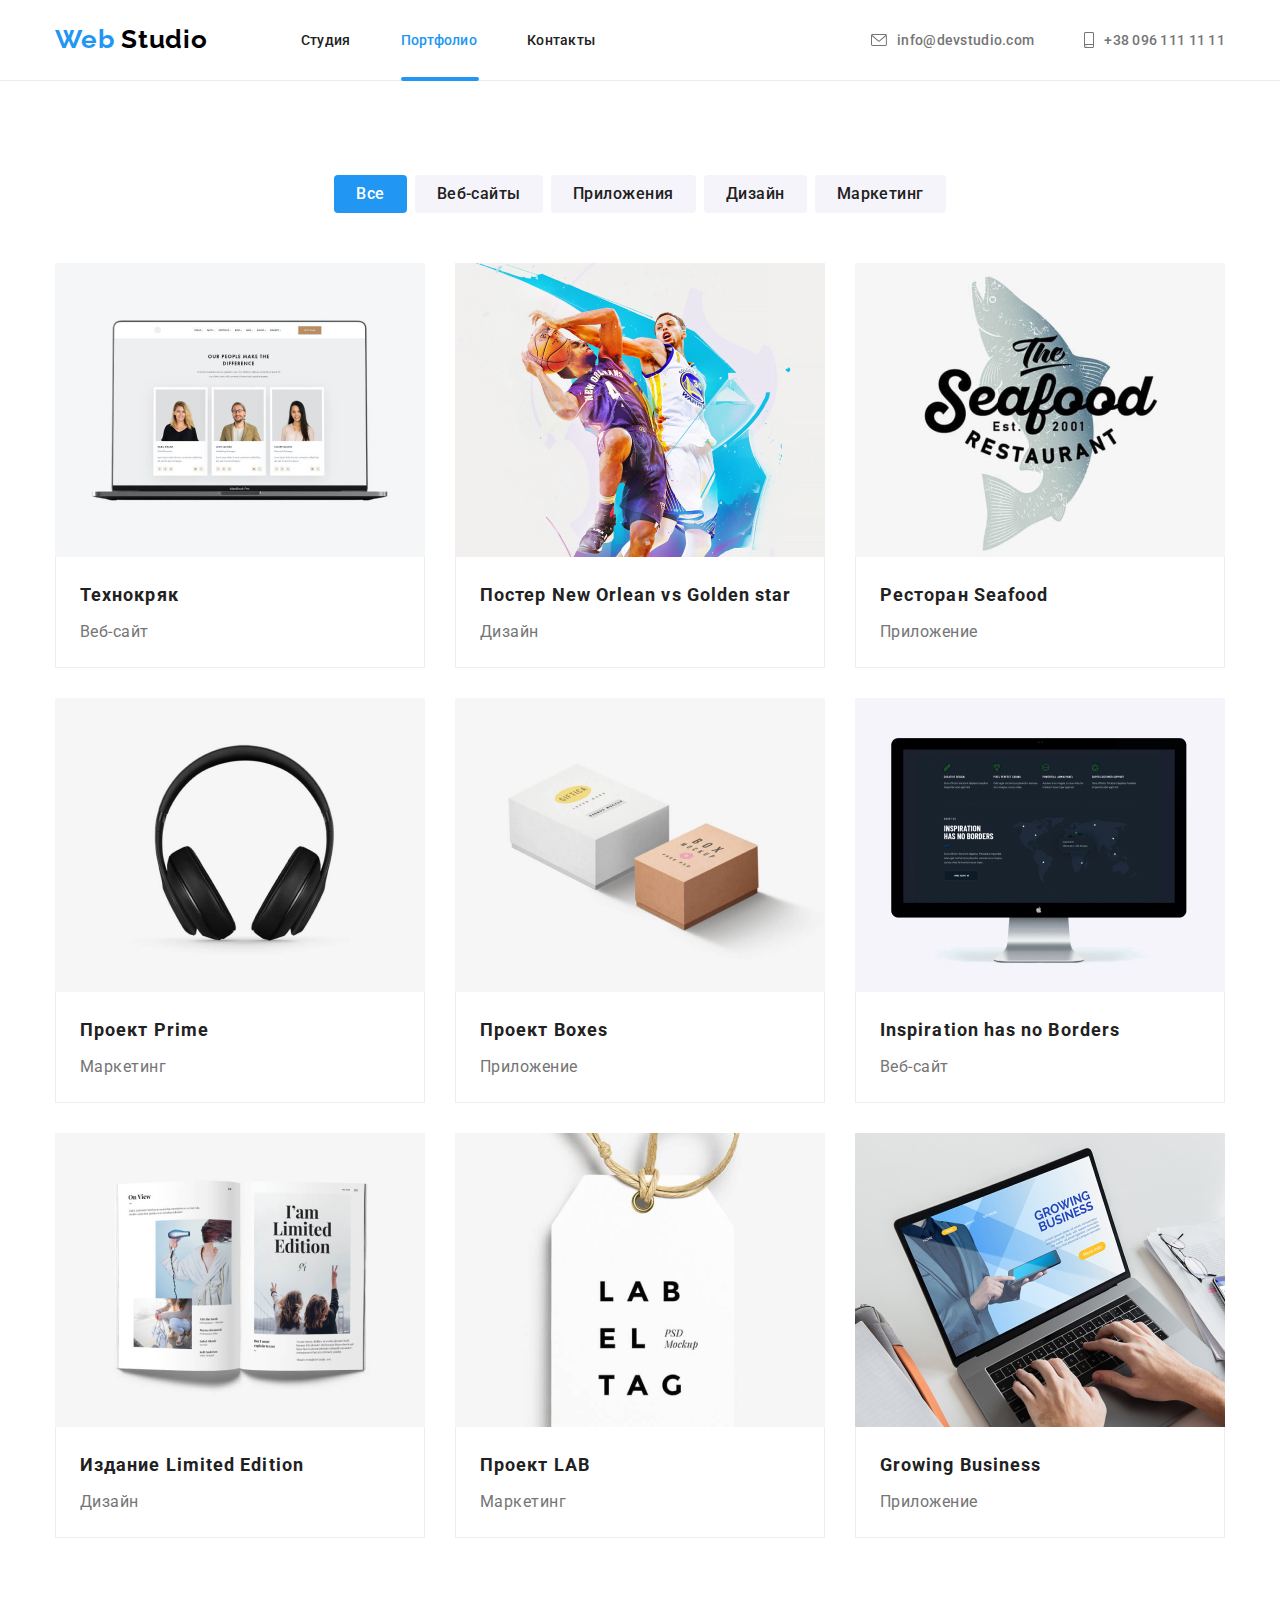
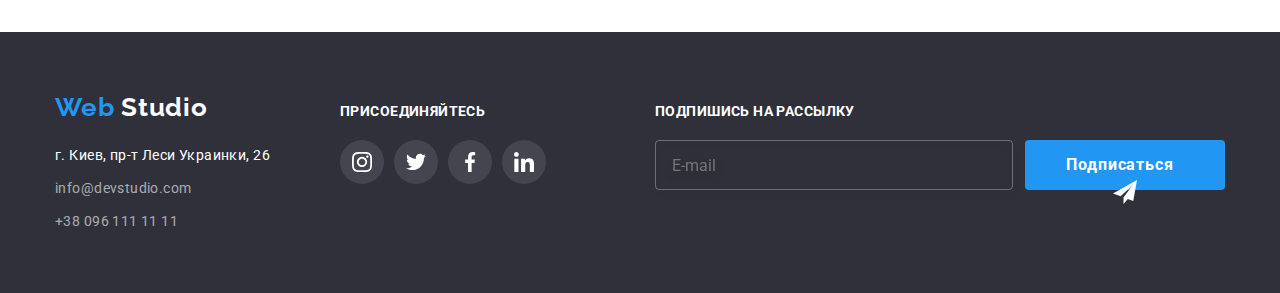
==== commit 1c2669a3: "scss part 1" ====
--- a/portfolio.html
+++ b/portfolio.html
@@ -9,11 +9,12 @@
 			href="https://fonts.googleapis.com/css2?family=Raleway:wght@700&family=Roboto:wght@400;500;700;900&display=swap"
 			rel="stylesheet"
 		/>
-		<link rel="stylesheet" href="./css/styles.css" />
 		<link
 			rel="stylesheet"
 			href="https://cdnjs.cloudflare.com/ajax/libs/modern-normalize/1.1.0/modern-normalize.min.css"
 		/>
+		<link rel="stylesheet" href="./css/styles.css" />
+		<link rel="stylesheet" href="./css/main.css" />
 	</head>
 	<body class="body">
 		<!--Шапка-->
--- a/css/styles.css
+++ b/css/styles.css
@@ -1,18 +1,17 @@
-:root {
+/* :root {
 	--primery-text-color: #757575;
 	--title-text-color: #212121;
 	--accent-text-color: #2196f3;
 	--primery-background-color: #ffffff;
 	--transition: 250ms cubic-bezier(0.4, 0, 0.2, 1);
-}
-.body {
+} */
+/* .body {
 	background-color: var(--primery-background-color);
 	color: var(--primery-text-color);
-
 	font-family: "Roboto", sans-serif;
-}
-
-p,
+} */
+
+/* p,
 h1,
 h2,
 h3,
@@ -31,29 +30,29 @@
 	display: block;
 	max-width: 100%;
 	height: auto;
-}
-
-.container {
+} */
+
+/* .container {
 	width: 1200px;
 	padding-left: 15px;
 	padding-right: 15px;
 	margin: 0 auto;
-}
-
-.section {
+} */
+
+/* .section {
 	padding-top: 94px;
 	padding-bottom: 94px;
-}
-
-.header .container {
+} */
+
+/* .header .container {
 	display: flex;
 	align-items: center;
 }
 .header {
 	border-bottom: 1px solid #ececec;
 	position: relative;
-}
-.logo {
+} */
+/* .logo {
 	color: var(--accent-text-color);
 	font-family: Raleway;
 	font-weight: 700;
@@ -69,10 +68,10 @@
 
 .logo-header {
 	color: black;
-}
+} */
 
 /* цвет навигации сайта */
-.navigation {
+/* .navigation {
 	display: flex;
 }
 .navigation__item:not(:last-child) {
@@ -122,10 +121,10 @@
 }
 .navigation .navigation__current {
 	color: var(--accent-text-color);
-}
+} */
 
 /* контакты хедер */
-.contacts {
+/* .contacts {
 	display: flex;
 }
 
@@ -163,24 +162,22 @@
 	display: flex;
 	align-items: center;
 	justify-content: center;
-}
+} */
 
 /* первая секция с кнопкой */
-.hero {
-	background-color: #2f303a;
-	max-width: 1600px;
+/* background-color: #2f303a; */
+/* max-width: 1600px; */
+/* убрал с hero */
+/* .hero {
 	padding-top: 200px;
 	padding-bottom: 200px;
 	background-image: linear-gradient(rgba(47, 48, 58, 0.4), rgba(47, 48, 58, 0.4)), url(../images/hero-bg.jpg);
 	background-repeat: no-repeat;
 	background-position: center;
-	background-size: cover;
-}
-
-.hero-section {
-	margin: 0 auto;
-}
-.hero-title {
+	background-size: 1600px auto;
+}
+
+.hero__title {
 	color: #ffffff;
 	font-weight: 900;
 	font-size: 44px;
@@ -191,8 +188,8 @@
 	max-width: 696px;
 	margin: 0 auto;
 	margin-bottom: 30px;
-}
-.button {
+} */
+/* .button {
 	background-color: #2196f3;
 	color: #ffffff;
 	font-weight: 700;
@@ -213,10 +210,10 @@
 }
 .button:hover {
 	background-color: #188ce8;
-}
+} */
 
 /* вторая секция */
-.section-services {
+/* .section-services {
 	padding-bottom: 0;
 }
 .services {
@@ -254,9 +251,9 @@
 	font-size: 14px;
 	line-height: 1.71;
 	letter-spacing: 0.03em;
-}
-
-.job__item {
+} */
+
+/* .job__item {
 	position: relative;
 }
 
@@ -279,18 +276,29 @@
 	text-align: center;
 	letter-spacing: 0.03em;
 	color: #ffffff;
-}
+} */
+
+/* .title {
+	margin-bottom: 50px;
+	color: var(--title-text-color);
+	font-weight: 700;
+	font-size: 36px;
+	line-height: 1.17;
+	text-align: center;
+	letter-spacing: 0.03em;
+} */
 
 .team {
 	background-color: #f5f4fa;
 }
 
-.job__title,
+/* .job__title,
 .team__title,
 .clients__title {
 	margin-bottom: 50px;
-}
-.team__title,
+} */
+
+/* .team__title,
 .job__title,
 .clients__title {
 	color: var(--title-text-color);
@@ -299,7 +307,7 @@
 	line-height: 1.17;
 	text-align: center;
 	letter-spacing: 0.03em;
-}
+} */
 
 .soc {
 	display: flex;
@@ -529,6 +537,7 @@
 }
 
 .subscribe__button {
+	display: inline-block;
 	width: 200px;
 	height: 50px;
 	display: flex;
@@ -567,9 +576,9 @@
 } */
 
 /* ПОРТФОЛИО */
-.hidden {
+/* .hidden {
 	display: none;
-}
+} */
 .button-portfolio {
 	display: flex;
 	justify-content: center;
@@ -599,6 +608,7 @@
 	background-color: var(--accent-text-color);
 	color: #ffffff;
 	box-shadow: 0px 3px 1px rgba(0, 0, 0, 0.1), 0px 1px 2px rgba(0, 0, 0, 0.08), 0px 2px 2px rgba(0, 0, 0, 0.12);
+	outline: none;
 }
 
 .button-portfolio .current-button {
@@ -625,8 +635,10 @@
 	position: relative;
 }
 
-.portfolio__item:hover .portfolio__top-text {
+.portfolio__link:hover .portfolio__top-text,
+.portfolio__link:focus .portfolio__top-text {
 	transform: translateY(0);
+	opacity: 1;
 }
 
 .portfolio__border {
@@ -639,6 +651,7 @@
 .portfolio__link:focus {
 	cursor: pointer;
 	box-shadow: 0px 1px 1px rgba(0, 0, 0, 0.12), 0px 4px 4px rgba(0, 0, 0, 0.06), 1px 4px 6px rgba(0, 0, 0, 0.16);
+	outline: none;
 }
 
 .portfolio__title {
@@ -676,8 +689,9 @@
 	letter-spacing: 0.03em;
 	padding: 63px 24px;
 	height: 100%;
-	transform: translateY(101%);
-	transition: transform 250ms linear;
+	opacity: 0;
+	transform: translateY(100%);
+	transition: transform 250ms linear, opacity 250ms linear;
 }
 
 /* ----------МОДАЛЬНОЕ ОКНО---------- */
@@ -733,11 +747,11 @@
 	fill: var(--accent-text-color);
 }
 
-.is-hidden {
+/* .is-hidden {
 	opacity: 0;
 	visibility: hidden;
 	pointer-events: none;
-}
+} */
 
 .modal__title {
 	font-weight: 700;
@@ -830,7 +844,7 @@
 	cursor: pointer;
 }
 
-.visually-hidden {
+/* .visually-hidden {
 	position: absolute;
 	width: 1px;
 	height: 1px;
@@ -842,7 +856,7 @@
 	clip-path: inset(100%);
 	clip: rect(0 0 0 0);
 	overflow: hidden;
-}
+} */
 
 .modal-policy__text {
 	font-size: 14px;
@@ -877,6 +891,7 @@
 	background-color: var(--accent-text-color);
 }
 
+.modal-policy__check:hover + .modal-policy__custom-check,
 .modal-policy__check:focus + .modal-policy__custom-check {
 	border: 2px solid var(--accent-text-color);
 }
--- a/css/main.css
+++ b/css/main.css
@@ -0,0 +1,320 @@
+.container {
+  width: 1200px;
+  padding-left: 15px;
+  padding-right: 15px;
+  margin: 0 auto;
+}
+
+.section {
+  padding-top: 94px;
+  padding-bottom: 94px;
+}
+
+.navigation {
+  display: flex;
+}
+
+.navigation__item:not(:last-child) {
+  margin-right: 50px;
+}
+
+.navigation__link {
+  color: var(--title-text-color);
+  font-weight: 500;
+  font-size: 14px;
+  line-height: 1.15;
+  letter-spacing: 0.02em;
+  text-decoration: none;
+  padding-top: 32px;
+  padding-bottom: 32px;
+  display: block;
+  transition: color var(--transition);
+}
+
+.navigation__link:hover,
+.navigation__link:focus {
+  color: var(--accent-text-color);
+}
+
+.navigation__studio::after {
+  position: absolute;
+  content: "";
+  display: inline-block;
+  align-items: flex-end;
+  bottom: -1px;
+  width: 48px;
+  height: 4px;
+  border-radius: 2px;
+  background-color: var(--accent-text-color);
+}
+
+.navigation__portfolio::after {
+  position: absolute;
+  content: "";
+  display: inline-block;
+  align-items: flex-end;
+  bottom: -1px;
+  width: 78px;
+  height: 4px;
+  border-radius: 2px;
+  background-color: var(--accent-text-color);
+}
+
+.navigation .navigation__current {
+  color: var(--accent-text-color);
+}
+
+.contacts {
+  display: flex;
+}
+
+.header__contacts {
+  margin-left: auto;
+}
+
+.contacts__link {
+  color: var(--primery-text-color);
+  font-weight: 500;
+  font-size: 14px;
+  line-height: 1.15;
+  letter-spacing: 0.02em;
+  text-decoration: none;
+  padding-top: 32px;
+  padding-bottom: 32px;
+  display: flex;
+  align-items: center;
+  transition: color var(--transition);
+}
+
+.contact__link-icon {
+  margin-right: 10px;
+  fill: currentColor;
+}
+
+.contacts__link:hover,
+.contacts__link:focus {
+  color: var(--accent-text-color);
+}
+
+.contacts__item:not(:last-child) {
+  margin-right: 50px;
+}
+
+.contacts__item {
+  display: flex;
+  align-items: center;
+  justify-content: center;
+}
+
+.button {
+  background-color: #2196f3;
+  color: #ffffff;
+  font-weight: 700;
+  font-size: 16px;
+  line-height: 1.88;
+  display: flex;
+  align-items: center;
+  text-align: center;
+  letter-spacing: 0.06em;
+  cursor: pointer;
+  display: block;
+  width: 200px;
+  height: 50px;
+  margin: 0 auto;
+  border-radius: 4px;
+  border: 0px;
+  transition: background-color var(--transition);
+}
+
+.button:hover {
+  background-color: #188ce8;
+}
+
+.title {
+  margin-bottom: 50px;
+  color: var(--title-text-color);
+  font-weight: 700;
+  font-size: 36px;
+  line-height: 1.17;
+  text-align: center;
+  letter-spacing: 0.03em;
+}
+
+p,
+h1,
+h2,
+h3,
+h4,
+h5,
+h6 {
+  margin: 0;
+}
+
+ul {
+  margin: 0;
+  padding-left: 0;
+  list-style: none;
+}
+
+img {
+  display: block;
+  max-width: 100%;
+  height: auto;
+}
+
+.body {
+  background-color: var(--primery-background-color);
+  color: var(--primery-text-color);
+  font-family: "Roboto", sans-serif;
+}
+
+.header .container {
+  display: flex;
+  align-items: center;
+}
+
+.header {
+  border-bottom: 1px solid #ececec;
+  position: relative;
+}
+
+.hero {
+  padding-top: 200px;
+  padding-bottom: 200px;
+  background-image: linear-gradient(rgba(47, 48, 58, 0.4), rgba(47, 48, 58, 0.4)), url(../images/hero-bg.jpg);
+  background-repeat: no-repeat;
+  background-position: center;
+  background-size: 1600px auto;
+}
+
+.hero__title {
+  color: #ffffff;
+  font-weight: 900;
+  font-size: 44px;
+  line-height: 1.36;
+  text-align: center;
+  letter-spacing: 0.06em;
+  text-transform: uppercase;
+  max-width: 696px;
+  margin: 0 auto;
+  margin-bottom: 30px;
+}
+
+.section-services {
+  padding-bottom: 0;
+}
+
+.services {
+  display: flex;
+  padding: 0;
+}
+
+.services__item:not(:last-child) {
+  margin-right: 30px;
+}
+
+.services__item {
+  width: 270px;
+  flex-basis: calc((100% - 90px) / 4);
+}
+
+.services__icon-list {
+  width: 270px;
+  height: 120px;
+  background-color: #f5f4fa;
+  display: flex;
+  align-items: center;
+  justify-content: center;
+  margin-bottom: 30px;
+}
+
+.services__title {
+  color: var(--title-text-color);
+  font-weight: 700;
+  font-size: 14px;
+  line-height: 1.14;
+  letter-spacing: 0.03em;
+  text-transform: uppercase;
+  margin-bottom: 10px;
+}
+
+.services__text {
+  font-weight: 400;
+  font-size: 14px;
+  line-height: 1.71;
+  letter-spacing: 0.03em;
+}
+
+.job__item {
+  position: relative;
+}
+
+.job__list {
+  display: flex;
+  gap: 30px;
+  padding: 0;
+}
+
+.job__img-title {
+  position: absolute;
+  bottom: 0;
+  left: 0;
+  width: 100%;
+  background-color: rgba(47, 48, 58, 0.8);
+  padding: 27px;
+  font-weight: 700;
+  font-size: 14px;
+  line-height: 1.43;
+  text-align: center;
+  letter-spacing: 0.03em;
+  color: #ffffff;
+}
+
+.hidden {
+  display: none;
+}
+
+.is-hidden {
+  opacity: 0;
+  visibility: hidden;
+  pointer-events: none;
+}
+
+.visually-hidden {
+  position: absolute;
+  width: 1px;
+  height: 1px;
+  margin: -1px;
+  border: 0;
+  padding: 0;
+  white-space: nowrap;
+  clip-path: inset(100%);
+  clip: rect(0 0 0 0);
+  overflow: hidden;
+}
+
+:root {
+  --primery-text-color: #757575;
+  --title-text-color: #212121;
+  --accent-text-color: #2196f3;
+  --primery-background-color: #ffffff;
+  --transition: 250ms cubic-bezier(0.4, 0, 0.2, 1);
+}
+
+.logo {
+  color: var(--accent-text-color);
+  font-family: Raleway;
+  font-weight: 700;
+  font-size: 26px;
+  line-height: 1.2;
+  letter-spacing: 0.03em;
+  text-decoration: none;
+  padding-top: 24px;
+  padding-bottom: 25px;
+  display: block;
+  margin-right: 93px;
+}
+
+.logo-header {
+  color: black;
+}/*# sourceMappingURL=main.css.map */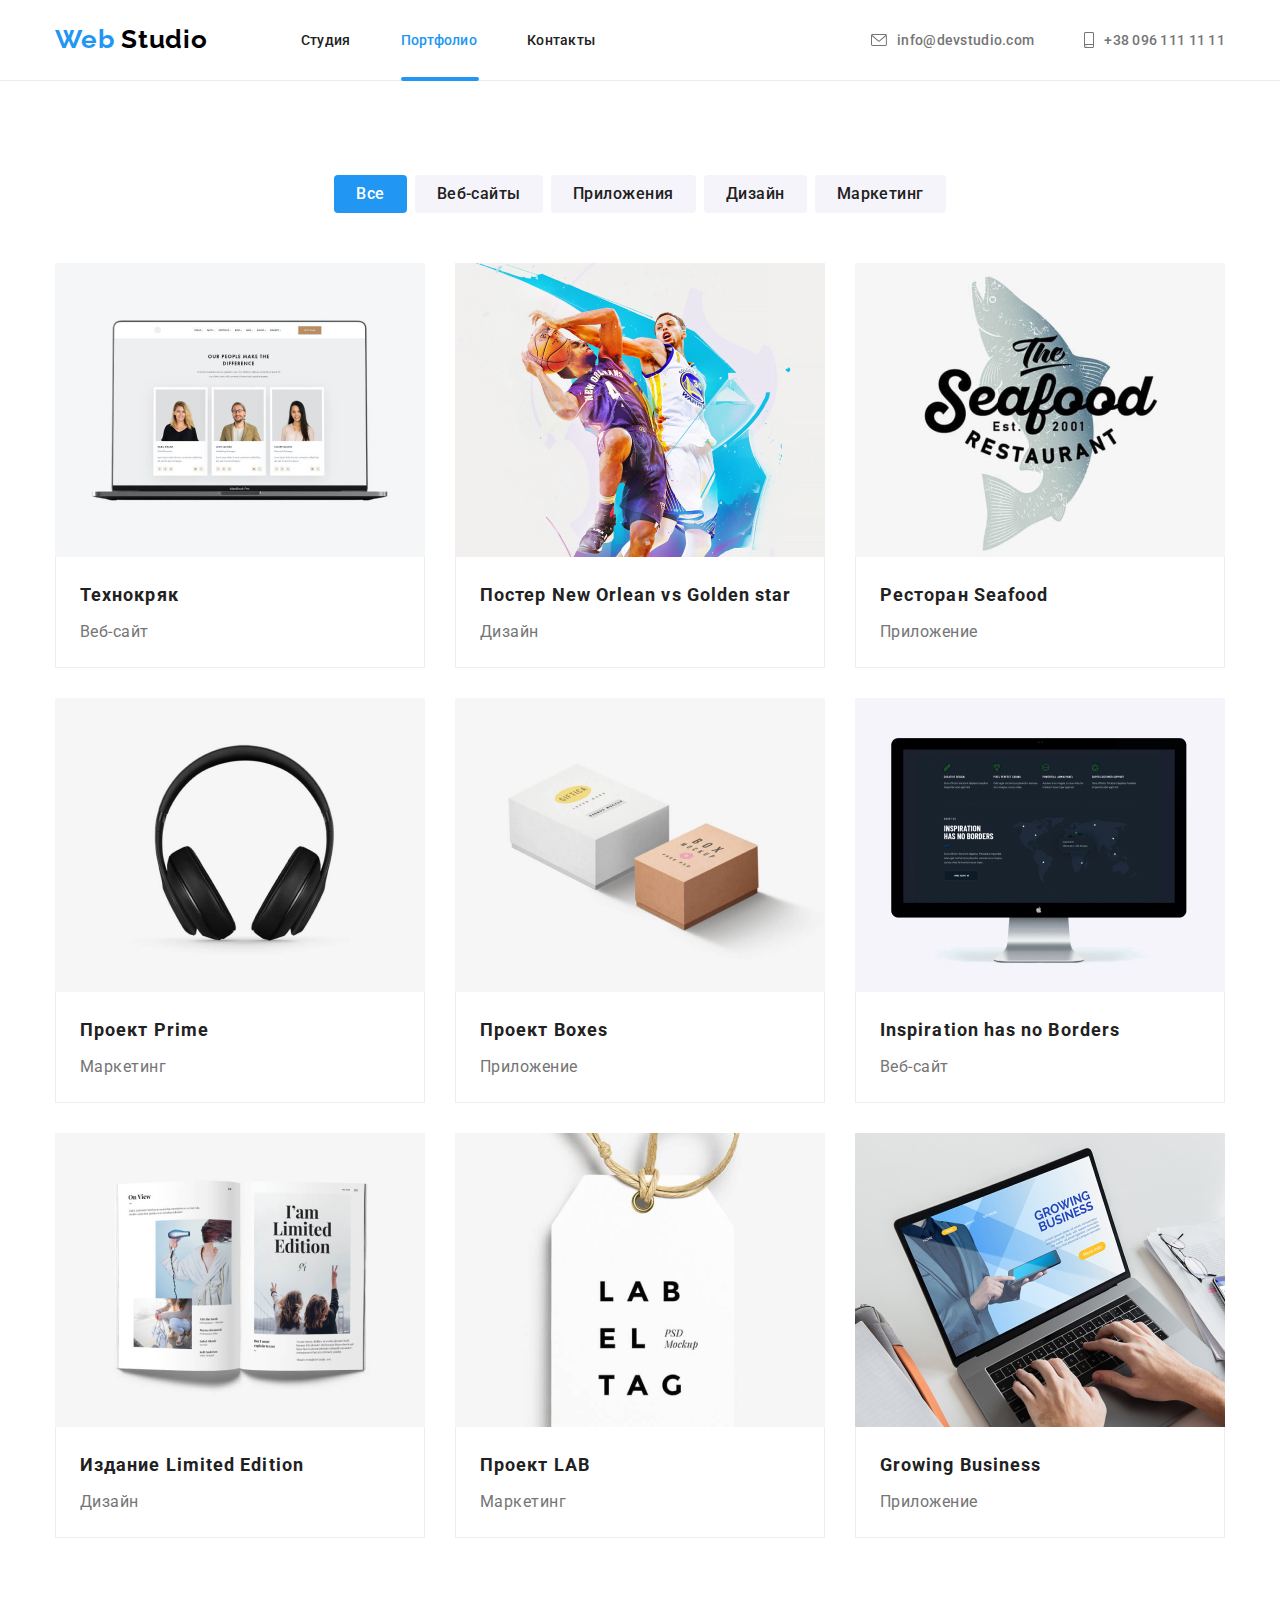
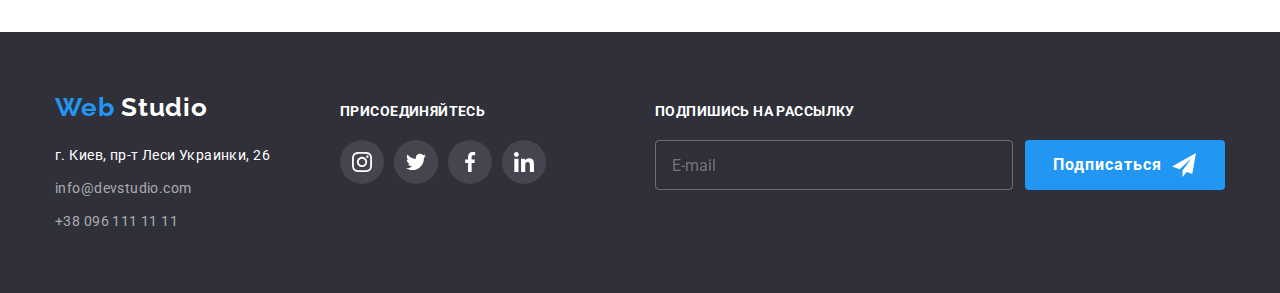
==== commit b1034ee9: "BEM + scss" ====
--- a/portfolio.html
+++ b/portfolio.html
@@ -20,9 +20,9 @@
 		<!--Шапка-->
 		<header class="header">
 			<div class="container">
-				<a href="./index.html" class="logo header__logo">
+				<a href="./index.html" class="logo logo-header">
 					Web
-					<span class="logo-header">Studio</span>
+					<span class="logo-header-color">Studio</span>
 				</a>
 
 				<!--Навигация-->
@@ -225,7 +225,7 @@
 		<footer class="footer">
 			<div class="container footer__container">
 				<div class="footer-contacts">
-					<a href="/goit-markup-hw-01/index.html" class="footer__logo">
+					<a href="/goit-markup-hw-01/index.html" class="logo">
 						Web
 						<span class="logo-footer-color">Studio</span>
 					</a>
--- a/css/styles.css
+++ b/css/styles.css
@@ -288,10 +288,6 @@
 	letter-spacing: 0.03em;
 } */
 
-.team {
-	background-color: #f5f4fa;
-}
-
 /* .job__title,
 .team__title,
 .clients__title {
@@ -309,7 +305,7 @@
 	letter-spacing: 0.03em;
 } */
 
-.soc {
+/* .soc {
 	display: flex;
 	justify-content: center;
 	gap: 10px;
@@ -339,15 +335,19 @@
 .soc__link:hover .soc__icon,
 .soc__link:focus .soc__icon {
 	fill: #ffffff;
-}
-
-.team__list {
+} */
+
+/* .team__list {
 	display: flex;
 	gap: 30px;
 	padding: 0;
 }
 
-.team__item {
+/* .team {
+	background-color: #f5f4fa;
+} */
+
+/* .team__item {
 	width: 270px;
 	background-color: #ffffff;
 	box-shadow: 0px 1px 3px rgba(0, 0, 0, 0.12), 0px 1px 1px rgba(0, 0, 0, 0.14), 0px 2px 1px rgba(0, 0, 0, 0.2);
@@ -374,9 +374,9 @@
 	text-align: center;
 	letter-spacing: 0.03em;
 	margin-bottom: 16px;
-}
+} */
 /* --------------------КЛИЕНТЫ-------------------- */
-.clients__list {
+/* .clients__list {
 	display: flex;
 	gap: 30px;
 }
@@ -408,33 +408,33 @@
 .clients__link:hover .clients__icon,
 .clients__link:focus .clients__icon {
 	fill: var(--accent-text-color);
-}
+} */
 
 /* футер */
 
-.footer {
+/* .logo__footer {
+	color: var(--accent-text-color);
+	font-family: Raleway;
+	font-weight: 700;
+	font-size: 26px;
+	line-height: 1.2;
+	letter-spacing: 0.03em;
+	text-decoration: none;
+}
+.logo__footer--color {
+	color: #ffffff;
+	font-family: Raleway;
+	font-weight: 700;
+	font-size: 26px;
+	line-height: 1.2;
+	letter-spacing: 0.03em;
+} */
+/* .footer {
 	background-color: #2f303a;
 	padding-top: 60px;
 	padding-bottom: 60px;
 }
 
-.footer__logo {
-	color: var(--accent-text-color);
-	font-family: Raleway;
-	font-weight: 700;
-	font-size: 26px;
-	line-height: 1.2;
-	letter-spacing: 0.03em;
-	text-decoration: none;
-}
-.logo-footer-color {
-	color: #ffffff;
-	font-family: Raleway;
-	font-weight: 700;
-	font-size: 26px;
-	line-height: 1.2;
-	letter-spacing: 0.03em;
-}
 .footer__address {
 	margin: 0;
 	margin-top: 20px;
@@ -445,12 +445,31 @@
 	align-items: baseline;
 }
 
-.address__contacts-list .address__link {
-	text-decoration: none;
-}
-
 .footer-contacts {
 	margin-right: 70px;
+}
+
+.footer__soc-section {
+	margin-right: 93px;
+}
+
+.footer__soc-title {
+	color: #ffffff;
+	font-weight: 700;
+	font-size: 14px;
+	line-height: 1.14;
+	letter-spacing: 0.03em;
+	text-transform: uppercase;
+	margin: 0;
+	margin-bottom: 20px;
+}
+
+.footer__subscribe {
+	margin-left: auto;
+} */
+
+/* .address__contacts-list .address__link {
+	text-decoration: none;
 }
 
 .address__item {
@@ -475,33 +494,14 @@
 	font-size: 14px;
 	line-height: 1.71;
 	letter-spacing: 0.03em;
-}
-
-.footer__soc-section {
-	margin-right: 93px;
-}
-
-.footer__soc-title {
-	color: #ffffff;
-	font-weight: 700;
-	font-size: 14px;
-	line-height: 1.14;
-	letter-spacing: 0.03em;
-	text-transform: uppercase;
-	margin: 0;
-	margin-bottom: 20px;
-}
-
-.soc__link--footer {
+} */
+
+/* .soc__link--footer {
 	background-color: rgba(255, 255, 255, 0.1);
 	fill: #ffffff;
-}
-
-.footer__subscribe {
-	margin-left: auto;
-}
-
-.subscribe__text {
+} */
+
+/* .subscribe__text {
 	font-weight: 700;
 	font-size: 14px;
 	line-height: 1.14;
@@ -553,7 +553,7 @@
 	letter-spacing: 0.06em;
 	color: #ffffff;
 	margin-right: 10px;
-}
+} */
 
 /* .soc-links-footer-item {
     width: 44px;
@@ -579,7 +579,8 @@
 /* .hidden {
 	display: none;
 } */
-.button-portfolio {
+
+/* .button-portfolio {
 	display: flex;
 	justify-content: center;
 	margin-bottom: 50px;
@@ -614,8 +615,9 @@
 .button-portfolio .current-button {
 	background-color: var(--accent-text-color);
 	color: #ffffff;
-}
-.portfolio .portfolio__link {
+} */
+
+/* .portfolio .portfolio__link {
 	text-decoration: none;
 }
 
@@ -692,10 +694,10 @@
 	opacity: 0;
 	transform: translateY(100%);
 	transition: transform 250ms linear, opacity 250ms linear;
-}
+} */
 
 /* ----------МОДАЛЬНОЕ ОКНО---------- */
-.backdrop {
+/* .backdrop {
 	position: fixed;
 	top: 0;
 	left: 0;
@@ -703,10 +705,6 @@
 	height: 100%;
 	background-color: rgba(0, 0, 0, 0.2);
 	transition: opacity 250ms linear, visibility 250ms linear;
-
-	/* padding-top: 221px;
-    padding-left: 536px;
-    padding-right: 536px; */
 }
 
 .backdrop .is-hidden .modal {
@@ -747,12 +745,6 @@
 	fill: var(--accent-text-color);
 }
 
-/* .is-hidden {
-	opacity: 0;
-	visibility: hidden;
-	pointer-events: none;
-} */
-
 .modal__title {
 	font-weight: 700;
 	font-size: 20px;
@@ -843,20 +835,6 @@
 	justify-content: center;
 	cursor: pointer;
 }
-
-/* .visually-hidden {
-	position: absolute;
-	width: 1px;
-	height: 1px;
-	margin: -1px;
-	border: 0;
-	padding: 0;
-
-	white-space: nowrap;
-	clip-path: inset(100%);
-	clip: rect(0 0 0 0);
-	overflow: hidden;
-} */
 
 .modal-policy__text {
 	font-size: 14px;
@@ -920,7 +898,27 @@
 .modal-button:focus {
 	background-color: var(--accent-text-color);
 	box-shadow: 0px 3px 1px rgba(0, 0, 0, 0.1), 0px 1px 2px rgba(0, 0, 0, 0.08), 0px 2px 2px rgba(0, 0, 0, 0.12);
-}
+} */
+
+/* .is-hidden {
+	opacity: 0;
+	visibility: hidden;
+	pointer-events: none;
+} */
+
+/* .visually-hidden {
+	position: absolute;
+	width: 1px;
+	height: 1px;
+	margin: -1px;
+	border: 0;
+	padding: 0;
+
+	white-space: nowrap;
+	clip-path: inset(100%);
+	clip: rect(0 0 0 0);
+	overflow: hidden;
+} */
 
 /* цвет основы текста #757575 */
 /* цвет текста вторички #212121 */
--- a/css/main.css
+++ b/css/main.css
@@ -1,145 +1,3 @@
-.container {
-  width: 1200px;
-  padding-left: 15px;
-  padding-right: 15px;
-  margin: 0 auto;
-}
-
-.section {
-  padding-top: 94px;
-  padding-bottom: 94px;
-}
-
-.navigation {
-  display: flex;
-}
-
-.navigation__item:not(:last-child) {
-  margin-right: 50px;
-}
-
-.navigation__link {
-  color: var(--title-text-color);
-  font-weight: 500;
-  font-size: 14px;
-  line-height: 1.15;
-  letter-spacing: 0.02em;
-  text-decoration: none;
-  padding-top: 32px;
-  padding-bottom: 32px;
-  display: block;
-  transition: color var(--transition);
-}
-
-.navigation__link:hover,
-.navigation__link:focus {
-  color: var(--accent-text-color);
-}
-
-.navigation__studio::after {
-  position: absolute;
-  content: "";
-  display: inline-block;
-  align-items: flex-end;
-  bottom: -1px;
-  width: 48px;
-  height: 4px;
-  border-radius: 2px;
-  background-color: var(--accent-text-color);
-}
-
-.navigation__portfolio::after {
-  position: absolute;
-  content: "";
-  display: inline-block;
-  align-items: flex-end;
-  bottom: -1px;
-  width: 78px;
-  height: 4px;
-  border-radius: 2px;
-  background-color: var(--accent-text-color);
-}
-
-.navigation .navigation__current {
-  color: var(--accent-text-color);
-}
-
-.contacts {
-  display: flex;
-}
-
-.header__contacts {
-  margin-left: auto;
-}
-
-.contacts__link {
-  color: var(--primery-text-color);
-  font-weight: 500;
-  font-size: 14px;
-  line-height: 1.15;
-  letter-spacing: 0.02em;
-  text-decoration: none;
-  padding-top: 32px;
-  padding-bottom: 32px;
-  display: flex;
-  align-items: center;
-  transition: color var(--transition);
-}
-
-.contact__link-icon {
-  margin-right: 10px;
-  fill: currentColor;
-}
-
-.contacts__link:hover,
-.contacts__link:focus {
-  color: var(--accent-text-color);
-}
-
-.contacts__item:not(:last-child) {
-  margin-right: 50px;
-}
-
-.contacts__item {
-  display: flex;
-  align-items: center;
-  justify-content: center;
-}
-
-.button {
-  background-color: #2196f3;
-  color: #ffffff;
-  font-weight: 700;
-  font-size: 16px;
-  line-height: 1.88;
-  display: flex;
-  align-items: center;
-  text-align: center;
-  letter-spacing: 0.06em;
-  cursor: pointer;
-  display: block;
-  width: 200px;
-  height: 50px;
-  margin: 0 auto;
-  border-radius: 4px;
-  border: 0px;
-  transition: background-color var(--transition);
-}
-
-.button:hover {
-  background-color: #188ce8;
-}
-
-.title {
-  margin-bottom: 50px;
-  color: var(--title-text-color);
-  font-weight: 700;
-  font-size: 36px;
-  line-height: 1.17;
-  text-align: center;
-  letter-spacing: 0.03em;
-}
-
 p,
 h1,
 h2,
@@ -166,108 +24,6 @@
   background-color: var(--primery-background-color);
   color: var(--primery-text-color);
   font-family: "Roboto", sans-serif;
-}
-
-.header .container {
-  display: flex;
-  align-items: center;
-}
-
-.header {
-  border-bottom: 1px solid #ececec;
-  position: relative;
-}
-
-.hero {
-  padding-top: 200px;
-  padding-bottom: 200px;
-  background-image: linear-gradient(rgba(47, 48, 58, 0.4), rgba(47, 48, 58, 0.4)), url(../images/hero-bg.jpg);
-  background-repeat: no-repeat;
-  background-position: center;
-  background-size: 1600px auto;
-}
-
-.hero__title {
-  color: #ffffff;
-  font-weight: 900;
-  font-size: 44px;
-  line-height: 1.36;
-  text-align: center;
-  letter-spacing: 0.06em;
-  text-transform: uppercase;
-  max-width: 696px;
-  margin: 0 auto;
-  margin-bottom: 30px;
-}
-
-.section-services {
-  padding-bottom: 0;
-}
-
-.services {
-  display: flex;
-  padding: 0;
-}
-
-.services__item:not(:last-child) {
-  margin-right: 30px;
-}
-
-.services__item {
-  width: 270px;
-  flex-basis: calc((100% - 90px) / 4);
-}
-
-.services__icon-list {
-  width: 270px;
-  height: 120px;
-  background-color: #f5f4fa;
-  display: flex;
-  align-items: center;
-  justify-content: center;
-  margin-bottom: 30px;
-}
-
-.services__title {
-  color: var(--title-text-color);
-  font-weight: 700;
-  font-size: 14px;
-  line-height: 1.14;
-  letter-spacing: 0.03em;
-  text-transform: uppercase;
-  margin-bottom: 10px;
-}
-
-.services__text {
-  font-weight: 400;
-  font-size: 14px;
-  line-height: 1.71;
-  letter-spacing: 0.03em;
-}
-
-.job__item {
-  position: relative;
-}
-
-.job__list {
-  display: flex;
-  gap: 30px;
-  padding: 0;
-}
-
-.job__img-title {
-  position: absolute;
-  bottom: 0;
-  left: 0;
-  width: 100%;
-  background-color: rgba(47, 48, 58, 0.8);
-  padding: 27px;
-  font-weight: 700;
-  font-size: 14px;
-  line-height: 1.43;
-  text-align: center;
-  letter-spacing: 0.03em;
-  color: #ffffff;
 }
 
 .hidden {
@@ -301,6 +57,185 @@
   --transition: 250ms cubic-bezier(0.4, 0, 0.2, 1);
 }
 
+.container {
+  width: 1200px;
+  padding-left: 15px;
+  padding-right: 15px;
+  margin: 0 auto;
+}
+
+.section {
+  padding-top: 94px;
+  padding-bottom: 94px;
+}
+
+.navigation {
+  display: flex;
+}
+
+.navigation__item:not(:last-child) {
+  margin-right: 50px;
+}
+
+.navigation__link {
+  color: var(--title-text-color);
+  font-weight: 500;
+  font-size: 14px;
+  line-height: 1.15;
+  letter-spacing: 0.02em;
+  text-decoration: none;
+  padding-top: 32px;
+  padding-bottom: 32px;
+  display: block;
+  transition: color var(--transition);
+}
+
+.navigation__link:hover,
+.navigation__link:focus {
+  color: var(--accent-text-color);
+}
+
+.navigation__studio::after {
+  position: absolute;
+  content: "";
+  display: inline-block;
+  align-items: flex-end;
+  bottom: -1px;
+  width: 48px;
+  height: 4px;
+  border-radius: 2px;
+  background-color: var(--accent-text-color);
+}
+
+.navigation__portfolio::after {
+  position: absolute;
+  content: "";
+  display: inline-block;
+  align-items: flex-end;
+  bottom: -1px;
+  width: 78px;
+  height: 4px;
+  border-radius: 2px;
+  background-color: var(--accent-text-color);
+}
+
+.navigation .navigation__current {
+  color: var(--accent-text-color);
+}
+
+.contacts {
+  display: flex;
+}
+
+.header__contacts {
+  margin-left: auto;
+}
+
+.contacts__link {
+  color: var(--primery-text-color);
+  font-weight: 500;
+  font-size: 14px;
+  line-height: 1.15;
+  letter-spacing: 0.02em;
+  text-decoration: none;
+  padding-top: 32px;
+  padding-bottom: 32px;
+  display: flex;
+  align-items: center;
+  transition: color var(--transition);
+}
+
+.contact__link-icon {
+  margin-right: 10px;
+  fill: currentColor;
+}
+
+.contacts__link:hover,
+.contacts__link:focus {
+  color: var(--accent-text-color);
+}
+
+.contacts__item:not(:last-child) {
+  margin-right: 50px;
+}
+
+.contacts__item {
+  display: flex;
+  align-items: center;
+  justify-content: center;
+}
+
+.button {
+  background-color: #2196f3;
+  color: #ffffff;
+  font-weight: 700;
+  font-size: 16px;
+  line-height: 1.88;
+  letter-spacing: 0.06em;
+  cursor: pointer;
+  width: 200px;
+  height: 50px;
+  margin: 0 auto;
+  border-radius: 4px;
+  border: 0px;
+  transition: background-color var(--transition);
+}
+
+.button:hover {
+  background-color: #188ce8;
+}
+
+.title {
+  margin-bottom: 50px;
+  color: var(--title-text-color);
+  font-weight: 700;
+  font-size: 36px;
+  line-height: 1.17;
+  text-align: center;
+  letter-spacing: 0.03em;
+}
+
+.soc {
+  display: flex;
+  justify-content: center;
+  gap: 10px;
+}
+
+.soc__icon {
+  fill: #afb1b8;
+  transition: fill var(--transition);
+}
+
+.soc__link {
+  width: 44px;
+  height: 44px;
+  border-radius: 50%;
+  display: flex;
+  align-items: center;
+  justify-content: center;
+  transition: background-color var(--transition);
+}
+
+.soc__link:hover,
+.soc__link:focus {
+  background-color: var(--accent-text-color);
+  outline: none;
+}
+
+.soc__link--team {
+  background-color: #ffffff;
+}
+
+.soc__link--team:hover .soc__icon,
+.soc__link--team:focus .soc__icon {
+  fill: #ffffff;
+}
+
+.soc__link--footer {
+  background-color: rgba(255, 255, 255, 0.1);
+  fill: #ffffff;
+}
+
 .logo {
   color: var(--accent-text-color);
   font-family: Raleway;
@@ -309,12 +244,643 @@
   line-height: 1.2;
   letter-spacing: 0.03em;
   text-decoration: none;
+}
+
+.logo-header {
   padding-top: 24px;
   padding-bottom: 25px;
   display: block;
   margin-right: 93px;
 }
 
-.logo-header {
+.logo-header-color {
   color: black;
+}
+
+.logo-footer-color {
+  color: #ffffff;
+}
+
+.address__contacts-list .address__link {
+  text-decoration: none;
+}
+
+.address__item {
+  color: #ffffff;
+  font-style: normal;
+  font-weight: 400;
+  font-size: 14px;
+  line-height: 1.71;
+  letter-spacing: 0.03em;
+  padding: 0;
+  margin-bottom: 9px;
+}
+
+.address__contact-item:first-child {
+  margin-bottom: 9px;
+}
+
+.address__link {
+  color: rgba(255, 255, 255, 0.6);
+  font-style: normal;
+  font-weight: 400;
+  font-size: 14px;
+  line-height: 1.71;
+  letter-spacing: 0.03em;
+}
+
+.subscribe__text {
+  font-weight: 700;
+  font-size: 14px;
+  line-height: 1.14;
+  letter-spacing: 0.03em;
+  text-transform: uppercase;
+  color: #ffffff;
+  margin-bottom: 20px;
+}
+
+.subscribe__mail {
+  display: flex;
+  align-items: center;
+  justify-content: center;
+}
+
+.subscribe__input {
+  width: 358px;
+  height: 50px;
+  margin-right: 12px;
+  border: 1px solid rgba(255, 255, 255, 0.3);
+  filter: drop-shadow(0px 4px 4px rgba(0, 0, 0, 0.15));
+  border-radius: 4px;
+  background-color: transparent;
+  padding: 15px 16px;
+  cursor: pointer;
+  color: #ffffff;
+}
+
+.subscribe__input:hover,
+.subscribe__input:focus {
+  border: 1px solid var(--accent-text-color);
+  outline: none;
+}
+
+.subscribe__button {
+  display: inline-block;
+  width: 200px;
+  height: 50px;
+  display: flex;
+  align-items: center;
+  text-align: center;
+  padding: 10px 28px;
+}
+
+.subscribe__button-text {
+  font-weight: 700;
+  font-size: 16px;
+  line-height: 1.88;
+  letter-spacing: 0.06em;
+  color: #ffffff;
+  margin-right: 10px;
+}
+
+.button-portfolio {
+  display: flex;
+  justify-content: center;
+  margin-bottom: 50px;
+}
+
+.button-portfolio__item:not(:last-child) {
+  margin-right: 8px;
+}
+
+.button-portfolio .button-portfolio__item-class {
+  background-color: #f5f4fa;
+  color: #212121;
+  font-weight: 500;
+  font-size: 16px;
+  line-height: 1.63;
+  text-align: center;
+  letter-spacing: 0.03em;
+  cursor: pointer;
+  border-radius: 4px;
+  border: 0px;
+  padding: 6px 22px;
+  transition: background-color var(--transition), color var(--transition), box-shadow var(--transition);
+}
+
+.button-portfolio .button-portfolio__item-class:hover,
+.button-portfolio .button-portfolio__item-class:focus {
+  background-color: var(--accent-text-color);
+  color: #ffffff;
+  box-shadow: 0px 3px 1px rgba(0, 0, 0, 0.1), 0px 1px 2px rgba(0, 0, 0, 0.08), 0px 2px 2px rgba(0, 0, 0, 0.12);
+  outline: none;
+}
+
+.button-portfolio .current-button {
+  background-color: var(--accent-text-color);
+  color: #ffffff;
+}
+
+.backdrop {
+  position: fixed;
+  top: 0;
+  left: 0;
+  width: 100%;
+  height: 100%;
+  background-color: rgba(0, 0, 0, 0.2);
+  transition: opacity 250ms linear, visibility 250ms linear;
+}
+
+.backdrop .is-hidden .modal {
+  transform: translate(-50%, -50%) scale(0) rotate(-180deg);
+}
+
+.modal {
+  position: absolute;
+  width: 528px;
+  height: 581px;
+  top: 221px;
+  left: 50%;
+  transform: translate(-50%) scale(1) rotate(0);
+  background-color: #fff;
+  transition: cubic-bezier(0.4, 0, 0.2, 1);
+  padding: 40px;
+}
+
+.modal__close-btn {
+  position: absolute;
+  top: 8px;
+  right: 8px;
+  width: 30px;
+  height: 30px;
+  border-radius: 50%;
+  border: 1px solid rgba(0, 0, 0, 0.1);
+  background-color: #ffffff;
+  display: flex;
+  align-items: center;
+  justify-content: center;
+  outline: none;
+  cursor: pointer;
+  transition: var(--transition);
+}
+
+.modal__close-btn:hover,
+.modal__close-btn:focus {
+  fill: var(--accent-text-color);
+}
+
+.modal__title {
+  font-weight: 700;
+  font-size: 20px;
+  line-height: 1.15;
+  text-align: center;
+  letter-spacing: 0.03em;
+  color: #212121;
+  margin-bottom: 12px;
+}
+
+.modal-label {
+  display: flex;
+  flex-direction: column;
+}
+
+.modal-label:not(:last-of-type) {
+  margin-bottom: 10px;
+}
+
+.modal-label:last-of-type {
+  margin-bottom: 20px;
+}
+
+.modal-label__text {
+  font-weight: 400;
+  font-size: 12px;
+  line-height: 1.17;
+  letter-spacing: 0.01em;
+  color: #757575;
+  margin-bottom: 4px;
+}
+
+.modal-label__wrapper {
+  position: relative;
+}
+
+.modal-label__input,
+.modal-label__textarea {
+  width: 100%;
+  border: 1px solid rgba(33, 33, 33, 0.2);
+  border-radius: 4px;
+  outline: none;
+  transition: border var(--transition);
+}
+
+.modal-label__input {
+  height: 40px;
+  padding-top: 11px;
+  padding-right: 12px;
+  padding-bottom: 11px;
+  padding-left: 42px;
+}
+
+.modal-label__input:focus,
+.modal-label__textarea:focus {
+  border: 1px solid var(--accent-text-color);
+}
+
+.modal-label__input:focus + .modal-label__input-icon {
+  fill: var(--accent-text-color);
+}
+
+.modal-label__input-icon {
+  position: absolute;
+  left: 14px;
+  top: 50%;
+  transform: translateY(-50%);
+  transition: fill var(--transition);
+}
+
+.modal-label__textarea {
+  height: 120px;
+  resize: none;
+  padding: 12px 16px;
+}
+
+.modal-label__textarea::placeholder {
+  color: rgba(117, 117, 177, 0.5);
+}
+
+.modal-policy {
+  margin-bottom: 30px;
+}
+
+.modal-policy__label {
+  display: flex;
+  align-items: center;
+  justify-content: center;
+  cursor: pointer;
+}
+
+.modal-policy__text {
+  font-size: 14px;
+  line-height: 1.71;
+  letter-spacing: 0.03em;
+  color: #757575;
+}
+
+.modal-policy__link {
+  color: var(--accent-text-color);
+  text-decoration: none;
+  border-bottom: 1px solid var(--accent-text-color);
+}
+
+.modal-policy__custom-check {
+  border: 2px solid #212121;
+  border-radius: 3px;
+  width: 16px;
+  height: 15px;
+  display: flex;
+  align-items: center;
+  justify-content: center;
+  margin-right: 7px;
+}
+
+.modal-policy__check {
+  transition: border var(--transition);
+}
+
+.modal-policy__check:checked + .modal-policy__custom-check {
+  border: 2px solid var(--accent-text-color);
+  background-color: var(--accent-text-color);
+}
+
+.modal-policy__check:hover + .modal-policy__custom-check,
+.modal-policy__check:focus + .modal-policy__custom-check {
+  border: 2px solid var(--accent-text-color);
+}
+
+.modal-button {
+  background-color: #2196f3;
+  color: #ffffff;
+  font-weight: 700;
+  font-size: 16px;
+  line-height: 1.88;
+  display: flex;
+  align-items: center;
+  text-align: center;
+  letter-spacing: 0.06em;
+  cursor: pointer;
+  display: block;
+  width: 200px;
+  height: 50px;
+  margin: 0 auto;
+  border-radius: 4px;
+  border: 0px;
+  transition: background-color var(--transition);
+}
+
+.modal-button:hover,
+.modal-button:focus {
+  background-color: var(--accent-text-color);
+  box-shadow: 0px 3px 1px rgba(0, 0, 0, 0.1), 0px 1px 2px rgba(0, 0, 0, 0.08), 0px 2px 2px rgba(0, 0, 0, 0.12);
+}
+
+.header .container {
+  display: flex;
+  align-items: center;
+}
+
+.header {
+  border-bottom: 1px solid #ececec;
+  position: relative;
+}
+
+.hero {
+  padding-top: 200px;
+  padding-bottom: 200px;
+  background-image: linear-gradient(rgba(47, 48, 58, 0.4), rgba(47, 48, 58, 0.4)), url(../images/hero-bg.jpg);
+  background-repeat: no-repeat;
+  background-position: center;
+  background-size: 1600px auto;
+}
+
+.hero__title {
+  color: #ffffff;
+  font-weight: 900;
+  font-size: 44px;
+  line-height: 1.36;
+  text-align: center;
+  letter-spacing: 0.06em;
+  text-transform: uppercase;
+  max-width: 696px;
+  margin: 0 auto;
+  margin-bottom: 30px;
+}
+
+.hero__button {
+  display: block;
+}
+
+.section-services {
+  padding-bottom: 0;
+}
+
+.services {
+  display: flex;
+  padding: 0;
+}
+
+.services__item:not(:last-child) {
+  margin-right: 30px;
+}
+
+.services__item {
+  width: 270px;
+  flex-basis: calc((100% - 90px) / 4);
+}
+
+.services__icon-list {
+  width: 270px;
+  height: 120px;
+  background-color: #f5f4fa;
+  display: flex;
+  align-items: center;
+  justify-content: center;
+  margin-bottom: 30px;
+}
+
+.services__title {
+  color: var(--title-text-color);
+  font-weight: 700;
+  font-size: 14px;
+  line-height: 1.14;
+  letter-spacing: 0.03em;
+  text-transform: uppercase;
+  margin-bottom: 10px;
+}
+
+.services__text {
+  font-weight: 400;
+  font-size: 14px;
+  line-height: 1.71;
+  letter-spacing: 0.03em;
+}
+
+.job__item {
+  position: relative;
+}
+
+.job__list {
+  display: flex;
+  gap: 30px;
+  padding: 0;
+}
+
+.job__img-title {
+  position: absolute;
+  bottom: 0;
+  left: 0;
+  width: 100%;
+  background-color: rgba(47, 48, 58, 0.8);
+  padding: 27px;
+  font-weight: 700;
+  font-size: 14px;
+  line-height: 1.43;
+  text-align: center;
+  letter-spacing: 0.03em;
+  color: #ffffff;
+}
+
+.team {
+  background-color: #f5f4fa;
+}
+
+.team__list {
+  display: flex;
+  gap: 30px;
+  padding: 0;
+}
+
+.team__item {
+  width: 270px;
+  background-color: #ffffff;
+  box-shadow: 0px 1px 3px rgba(0, 0, 0, 0.12), 0px 1px 1px rgba(0, 0, 0, 0.14), 0px 2px 1px rgba(0, 0, 0, 0.2);
+  border-radius: 0px 0px 4px 4px;
+}
+
+.workers {
+  padding: 30px 30px;
+}
+
+.workers__title {
+  color: var(--title-text-color);
+  font-weight: 500;
+  font-size: 16px;
+  line-height: 1.88;
+  text-align: center;
+  letter-spacing: 0.03em;
+  margin-bottom: 10px;
+}
+
+.workers__text {
+  font-weight: 400;
+  font-size: 16px;
+  line-height: 1.18;
+  text-align: center;
+  letter-spacing: 0.03em;
+  margin-bottom: 16px;
+}
+
+.clients__list {
+  display: flex;
+  gap: 30px;
+}
+
+.clients__item {
+  width: 170px;
+}
+
+.clients__link {
+  border: 1px solid #afb1b8;
+  border-radius: 4px;
+  display: flex;
+  align-items: center;
+  justify-content: center;
+  height: 92px;
+  outline: none;
+  transition: border var(--transition);
+}
+
+.clients__link:hover,
+.clients__link:focus {
+  border: 1px solid var(--accent-text-color);
+}
+
+.clients__icon {
+  fill: rgb(175, 177, 184);
+  transition: fill var(--transition);
+}
+
+.clients__link:hover .clients__icon,
+.clients__link:focus .clients__icon {
+  fill: var(--accent-text-color);
+}
+
+.footer {
+  background-color: #2f303a;
+  padding-top: 60px;
+  padding-bottom: 60px;
+}
+
+.footer__address {
+  margin: 0;
+  margin-top: 20px;
+}
+
+.footer__container {
+  display: flex;
+  align-items: baseline;
+}
+
+.footer-contacts {
+  margin-right: 70px;
+}
+
+.footer__soc-section {
+  margin-right: 93px;
+}
+
+.footer__soc-title {
+  color: #ffffff;
+  font-weight: 700;
+  font-size: 14px;
+  line-height: 1.14;
+  letter-spacing: 0.03em;
+  text-transform: uppercase;
+  margin: 0;
+  margin-bottom: 20px;
+}
+
+.footer__subscribe {
+  margin-left: auto;
+}
+
+.portfolio .portfolio__link {
+  text-decoration: none;
+}
+
+.portfolio {
+  display: flex;
+  flex-wrap: wrap;
+  gap: 30px;
+  padding: 0;
+}
+
+.portfolio__link {
+  display: block;
+  transition: box-shadow var(--transition);
+}
+
+.portfolio__item {
+  flex-basis: calc((100% - 60px) / 3);
+  position: relative;
+}
+
+.portfolio__link:hover .portfolio__top-text,
+.portfolio__link:focus .portfolio__top-text {
+  transform: translateY(0);
+  opacity: 1;
+}
+
+.portfolio__border {
+  border-right: 1px solid #eeeeee;
+  border-left: 1px solid #eeeeee;
+  border-bottom: 1px solid #eeeeee;
+  padding: 20px 24px;
+}
+
+.portfolio__link:hover,
+.portfolio__link:focus {
+  cursor: pointer;
+  box-shadow: 0px 1px 1px rgba(0, 0, 0, 0.12), 0px 4px 4px rgba(0, 0, 0, 0.06), 1px 4px 6px rgba(0, 0, 0, 0.16);
+  outline: none;
+}
+
+.portfolio__title {
+  color: var(--title-text-color);
+  font-weight: 700;
+  font-size: 18px;
+  line-height: 2;
+  letter-spacing: 0.06em;
+  margin: 0;
+  margin-bottom: 4px;
+}
+
+.portfolio__text {
+  color: var(--primery-text-color);
+  font-weight: 400;
+  font-size: 16px;
+  line-height: 1.88;
+  letter-spacing: 0.03em;
+}
+
+.portfolio__top-wrap {
+  position: relative;
+  overflow: hidden;
+}
+
+.portfolio__top-text {
+  position: absolute;
+  top: 0;
+  left: 0;
+  color: #ffffff;
+  background: rgba(33, 150, 243, 0.9);
+  font-weight: 400;
+  font-size: 18px;
+  line-height: 1.56;
+  letter-spacing: 0.03em;
+  padding: 63px 24px;
+  height: 100%;
+  opacity: 0;
+  transform: translateY(100%);
+  transition: transform 250ms linear, opacity 250ms linear;
 }/*# sourceMappingURL=main.css.map */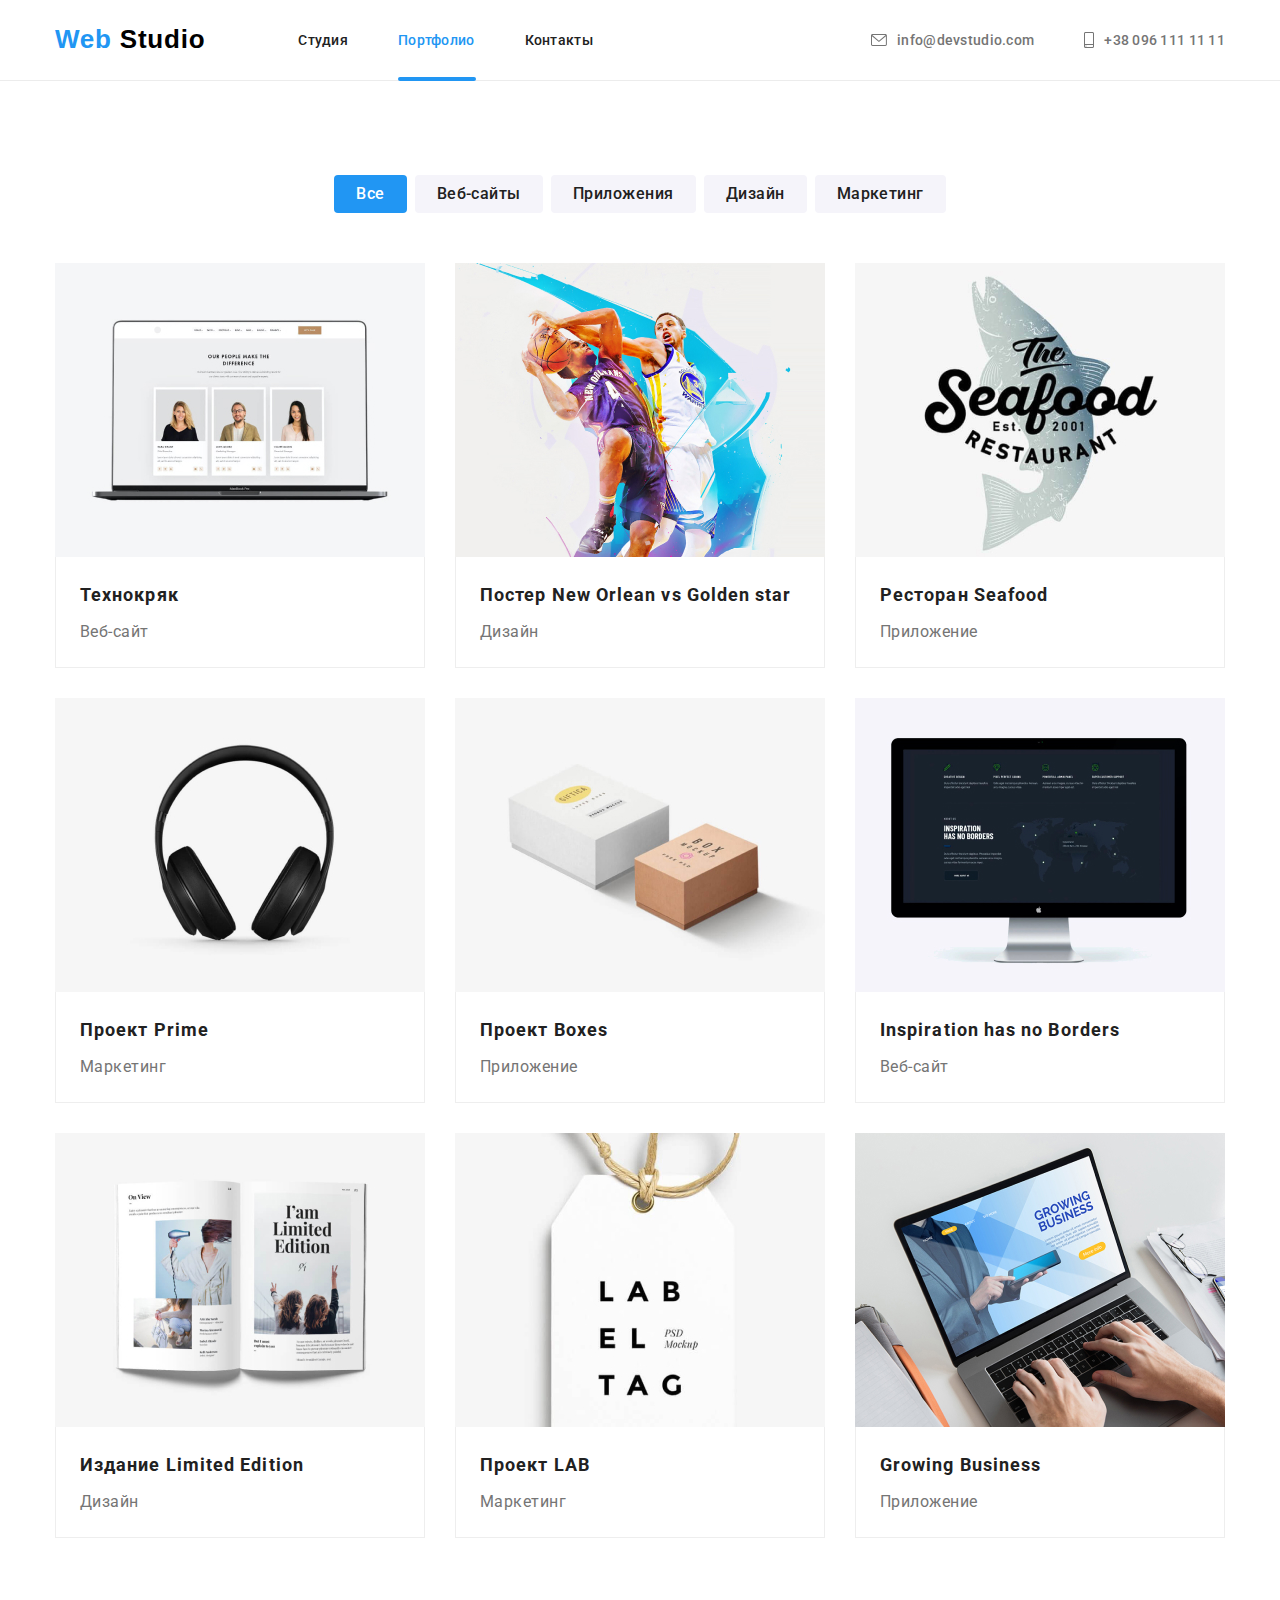
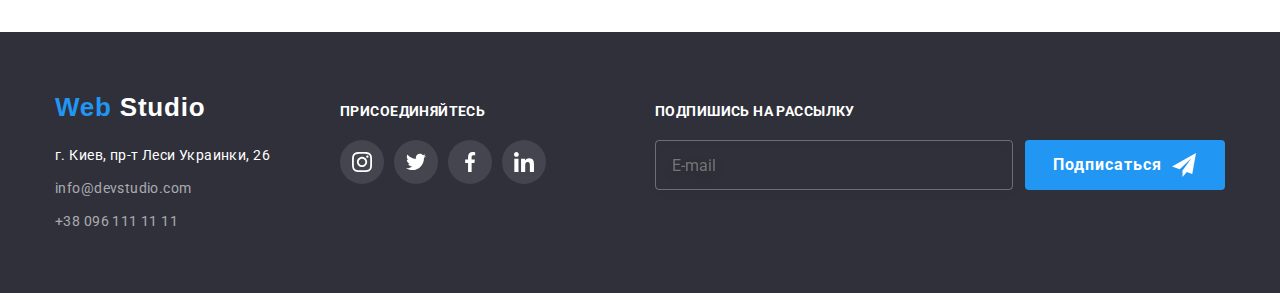
==== commit 8e8a44d4: "HW7 ready for check" ====
--- a/portfolio.html
+++ b/portfolio.html
@@ -14,7 +14,7 @@
 			href="https://cdnjs.cloudflare.com/ajax/libs/modern-normalize/1.1.0/modern-normalize.min.css"
 		/>
 		<link rel="stylesheet" href="./css/styles.css" />
-		<link rel="stylesheet" href="./css/main.css" />
+		<link rel="stylesheet" href="./css/main.min.css" />
 	</head>
 	<body class="body">
 		<!--Шапка-->
--- a/css/main.min.css
+++ b/css/main.min.css
@@ -0,0 +1 @@
+p,h1,h2,h3,h4,h5,h6{margin:0}ul{margin:0;padding-left:0;list-style:none}img{display:block;max-width:100%;height:auto}.hidden{display:none}.is-hidden{opacity:0;visibility:hidden;pointer-events:none}.visually-hidden{position:absolute;width:1px;height:1px;margin:-1px;border:0;padding:0;white-space:nowrap;clip-path:inset(100%);clip:rect(0 0 0 0);overflow:hidden}:root{--primery-text-color: #757575;--title-text-color: #212121;--accent-text-color: #2196f3;--primery-background-color: #ffffff;--transition: 250ms cubic-bezier(0.4, 0, 0.2, 1);--logo-font: font-family Raleway, sans-serif}.body{background-color:var(--primery-background-color);color:var(--primery-text-color);font-family:"Roboto",sans-serif}.container{width:1200px;padding-left:15px;padding-right:15px;margin:0 auto}.section{padding-top:94px;padding-bottom:94px}.navigation{display:flex}.navigation__item:not(:last-child){margin-right:50px}.navigation__link{color:var(--title-text-color);font-weight:500;font-size:14px;line-height:1.15;letter-spacing:.02em;text-decoration:none;padding-top:32px;padding-bottom:32px;display:block;transition:color var(--transition)}.navigation__link:hover,.navigation__link:focus{color:var(--accent-text-color)}.navigation__studio::after{position:absolute;content:"";display:inline-block;align-items:flex-end;bottom:-1px;width:48px;height:4px;border-radius:2px;background-color:var(--accent-text-color)}.navigation__portfolio::after{position:absolute;content:"";display:inline-block;align-items:flex-end;bottom:-1px;width:78px;height:4px;border-radius:2px;background-color:var(--accent-text-color)}.navigation .navigation__current{color:var(--accent-text-color)}.contacts{display:flex}.header__contacts{margin-left:auto}.contacts__link{color:var(--primery-text-color);font-weight:500;font-size:14px;line-height:1.15;letter-spacing:.02em;text-decoration:none;padding-top:32px;padding-bottom:32px;display:flex;align-items:center;transition:color var(--transition)}.contacts__link:hover,.contacts__link:focus{color:var(--accent-text-color)}.contact__link-icon{margin-right:10px;fill:currentColor}.contacts__item{display:flex;align-items:center;justify-content:center}.contacts__item:not(:last-child){margin-right:50px}.button{background-color:#2196f3;color:#fff;font-weight:700;font-size:16px;line-height:1.88;letter-spacing:.06em;cursor:pointer;width:200px;height:50px;margin:0 auto;border-radius:4px;border:0px;transition:background-color var(--transition)}.button:hover{background-color:#188ce8}.title{margin-bottom:50px;color:var(--title-text-color);font-weight:700;font-size:36px;line-height:1.17;text-align:center;letter-spacing:.03em}.soc{display:flex;justify-content:center;gap:10px}.soc__icon{fill:#afb1b8;transition:fill var(--transition)}.soc__link{width:44px;height:44px;border-radius:50%;display:flex;align-items:center;justify-content:center;transition:background-color var(--transition)}.soc__link:hover,.soc__link:focus{background-color:var(--accent-text-color);outline:none}.soc__link--team{background-color:#fff}.soc__link--team:hover .soc__icon,.soc__link--team:focus .soc__icon{fill:#fff}.soc__link--footer{background-color:rgba(255,255,255,.1);fill:#fff}.logo{color:var(--accent-text-color);font-family:var(--logo-font);font-weight:700;font-size:26px;line-height:1.2;letter-spacing:.03em;text-decoration:none}.logo-header{padding-top:24px;padding-bottom:25px;display:block;margin-right:93px}.logo-header-color{color:#000}.logo-footer-color{color:#fff}.address__contacts-list .address__link{text-decoration:none}.address__item{color:#fff;font-style:normal;font-weight:400;font-size:14px;line-height:1.71;letter-spacing:.03em;padding:0;margin-bottom:9px}.address__contact-item:first-child{margin-bottom:9px}.address__link{color:rgba(255,255,255,.6);font-style:normal;font-weight:400;font-size:14px;line-height:1.71;letter-spacing:.03em}.subscribe__text{font-weight:700;font-size:14px;line-height:1.14;letter-spacing:.03em;text-transform:uppercase;color:#fff;margin-bottom:20px}.subscribe__mail{display:flex;align-items:center;justify-content:center}.subscribe__input{width:358px;height:50px;margin-right:12px;border:1px solid rgba(255,255,255,.3);filter:drop-shadow(0px 4px 4px rgba(0, 0, 0, 0.15));border-radius:4px;background-color:rgba(0,0,0,0);padding:15px 16px;cursor:pointer;color:#fff}.subscribe__input:hover,.subscribe__input:focus{border:1px solid var(--accent-text-color);outline:none}.subscribe__button{display:inline-block;width:200px;height:50px;display:flex;align-items:center;text-align:center;padding:10px 28px}.subscribe__button-text{font-weight:700;font-size:16px;line-height:1.88;letter-spacing:.06em;color:#fff;margin-right:10px}.button-portfolio{display:flex;justify-content:center;margin-bottom:50px}.button-portfolio__item:not(:last-child){margin-right:8px}.button-portfolio__item-class{background-color:#f5f4fa;color:#212121;font-weight:500;font-size:16px;line-height:1.63;text-align:center;letter-spacing:.03em;cursor:pointer;border-radius:4px;border:0px;padding:6px 22px;transition:background-color var(--transition),color var(--transition),box-shadow var(--transition)}.button-portfolio__item-class:hover,.button-portfolio__item-class:focus{background-color:var(--accent-text-color);color:#fff;box-shadow:0px 3px 1px rgba(0,0,0,.1),0px 1px 2px rgba(0,0,0,.08),0px 2px 2px rgba(0,0,0,.12);outline:none}.button-portfolio .current-button{background-color:var(--accent-text-color);color:#fff}.backdrop{position:fixed;top:0;left:0;width:100%;height:100%;background-color:rgba(0,0,0,.2);transition:opacity 250ms linear,visibility 250ms linear}.backdrop .is-hidden .modal{transform:translate(-50%, -50%) scale(0) rotate(-180deg)}.modal{position:absolute;width:528px;height:581px;top:221px;left:50%;transform:translate(-50%) scale(1) rotate(0);background-color:#fff;transition:cubic-bezier(0.4, 0, 0.2, 1);padding:40px}.modal__close-btn{position:absolute;top:8px;right:8px;width:30px;height:30px;border-radius:50%;border:1px solid rgba(0,0,0,.1);background-color:#fff;display:flex;align-items:center;justify-content:center;outline:none;cursor:pointer;transition:var(--transition)}.modal__close-btn:hover,.modal__close-btn:focus{fill:var(--accent-text-color)}.modal__title{font-weight:700;font-size:20px;line-height:1.15;text-align:center;letter-spacing:.03em;color:#212121;margin-bottom:12px}.modal-label{display:flex;flex-direction:column}.modal-label:not(:last-of-type){margin-bottom:10px}.modal-label:last-of-type{margin-bottom:20px}.modal-label__text{font-weight:400;font-size:12px;line-height:1.17;letter-spacing:.01em;color:#757575;margin-bottom:4px}.modal-label__wrapper{position:relative}.modal-label__input,.modal-label__textarea{width:100%;border:1px solid rgba(33,33,33,.2);border-radius:4px;outline:none;transition:border var(--transition)}.modal-label__input{height:40px;padding-top:11px;padding-right:12px;padding-bottom:11px;padding-left:42px}.modal-label__input:hover,.modal-label__input:focus{border:1px solid var(--accent-text-color);cursor:pointer;outline:none}.modal-label__input:hover+.modal-label__input-icon,.modal-label__input:focus+.modal-label__input-icon{fill:var(--accent-text-color);outline:none}.modal-label__input-icon{position:absolute;left:14px;top:50%;transform:translateY(-50%);transition:fill var(--transition)}.modal-label__textarea{height:120px;resize:none;padding:12px 16px}.modal-label__textarea:hover,.modal-label__textarea:focus{border:1px solid var(--accent-text-color);cursor:pointer;outline:none}.modal-label__textarea::placeholder{color:rgba(117,117,177,.5)}.modal-policy{margin-bottom:30px}.modal-policy__label{display:flex;align-items:center;justify-content:center;cursor:pointer}.modal-policy__text{font-size:14px;line-height:1.71;letter-spacing:.03em;color:#757575}.modal-policy__link{color:var(--accent-text-color);text-decoration:none;border-bottom:1px solid var(--accent-text-color)}.modal-policy__custom-check{border:2px solid #212121;border-radius:3px;width:16px;height:15px;display:flex;align-items:center;justify-content:center;margin-right:7px}.modal-policy__check{transition:border var(--transition)}.modal-policy__check:checked+.modal-policy__custom-check{border:2px solid var(--accent-text-color);background-color:var(--accent-text-color)}.modal-policy__check:hover+.modal-policy__custom-check,.modal-policy__check:focus+.modal-policy__custom-check{border:2px solid var(--accent-text-color)}.modal-button{background-color:#2196f3;color:#fff;font-weight:700;font-size:16px;line-height:1.88;display:flex;align-items:center;text-align:center;letter-spacing:.06em;cursor:pointer;display:block;width:200px;height:50px;margin:0 auto;border-radius:4px;border:0px;transition:background-color var(--transition)}.modal-button:hover,.modal-button:focus{background-color:var(--accent-text-color);box-shadow:0px 3px 1px rgba(0,0,0,.1),0px 1px 2px rgba(0,0,0,.08),0px 2px 2px rgba(0,0,0,.12)}.header .container{display:flex;align-items:center}.header{border-bottom:1px solid #ececec;position:relative}.hero{padding-top:200px;padding-bottom:200px;background-image:linear-gradient(rgba(47, 48, 58, 0.4), rgba(47, 48, 58, 0.4)),url(../images/hero-bg.jpg);background-repeat:no-repeat;background-position:center;background-size:1600px auto}.hero__title{color:#fff;font-weight:900;font-size:44px;line-height:1.36;text-align:center;letter-spacing:.06em;text-transform:uppercase;max-width:696px;margin:0 auto;margin-bottom:30px}.hero__button{display:block}.section-services{padding-bottom:0}.services{display:flex;padding:0}.services__item{width:270px;flex-basis:calc((100% - 90px)/4)}.services__item:not(:last-child){margin-right:30px}.services__icon-list{width:270px;height:120px;background-color:#f5f4fa;display:flex;align-items:center;justify-content:center;margin-bottom:30px}.services__title{color:var(--title-text-color);font-weight:700;font-size:14px;line-height:1.14;letter-spacing:.03em;text-transform:uppercase;margin-bottom:10px}.services__text{font-weight:400;font-size:14px;line-height:1.71;letter-spacing:.03em}.job__item{position:relative}.job__list{display:flex;gap:30px;padding:0}.job__img-title{position:absolute;bottom:0;left:0;width:100%;background-color:rgba(47,48,58,.8);padding:27px;font-weight:700;font-size:14px;line-height:1.43;text-align:center;letter-spacing:.03em;color:#fff}.team{background-color:#f5f4fa}.team__list{display:flex;gap:30px;padding:0}.team__item{width:270px;background-color:#fff;box-shadow:0px 1px 3px rgba(0,0,0,.12),0px 1px 1px rgba(0,0,0,.14),0px 2px 1px rgba(0,0,0,.2);border-radius:0px 0px 4px 4px}.workers{padding:30px 30px}.workers__title{color:var(--title-text-color);font-weight:500;font-size:16px;line-height:1.88;text-align:center;letter-spacing:.03em;margin-bottom:10px}.workers__text{font-weight:400;font-size:16px;line-height:1.18;text-align:center;letter-spacing:.03em;margin-bottom:16px}.clients__list{display:flex;gap:30px}.clients__item{width:170px}.clients__link{border:1px solid #afb1b8;border-radius:4px;display:flex;align-items:center;justify-content:center;height:92px;outline:none;transition:border var(--transition)}.clients__link:hover,.clients__link:focus{border:1px solid var(--accent-text-color)}.clients__link:hover .clients__icon,.clients__link:focus .clients__icon{fill:var(--accent-text-color)}.clients__icon{fill:#afb1b8;transition:fill var(--transition)}.footer{background-color:#2f303a;padding-top:60px;padding-bottom:60px}.footer__address{margin:0;margin-top:20px}.footer__container{display:flex;align-items:baseline}.footer-contacts{margin-right:70px}.footer__soc-section{margin-right:93px}.footer__soc-title{color:#fff;font-weight:700;font-size:14px;line-height:1.14;letter-spacing:.03em;text-transform:uppercase;margin:0;margin-bottom:20px}.footer__subscribe{margin-left:auto}.portfolio .portfolio__link{text-decoration:none}.portfolio{display:flex;flex-wrap:wrap;gap:30px;padding:0}.portfolio__link{display:block;transition:box-shadow var(--transition)}.portfolio__link:hover,.portfolio__link:focus{cursor:pointer;box-shadow:0px 1px 1px rgba(0,0,0,.12),0px 4px 4px rgba(0,0,0,.06),1px 4px 6px rgba(0,0,0,.16);outline:none}.portfolio__link:hover .portfolio__top-text,.portfolio__link:focus .portfolio__top-text{transform:translateY(0);opacity:1}.portfolio__item{flex-basis:calc((100% - 60px)/3);position:relative}.portfolio__border{border-right:1px solid #eee;border-left:1px solid #eee;border-bottom:1px solid #eee;padding:20px 24px}.portfolio__title{color:var(--title-text-color);font-weight:700;font-size:18px;line-height:2;letter-spacing:.06em;margin:0;margin-bottom:4px}.portfolio__text{color:var(--primery-text-color);font-weight:400;font-size:16px;line-height:1.88;letter-spacing:.03em}.portfolio__top-wrap{position:relative;overflow:hidden}.portfolio__top-text{position:absolute;top:0;left:0;color:#fff;background:rgba(33,150,243,.9);font-weight:400;font-size:18px;line-height:1.56;letter-spacing:.03em;padding:63px 24px;height:100%;opacity:0;transform:translateY(100%);transition:transform 250ms linear,opacity 250ms linear}/*# sourceMappingURL=main.min.css.map */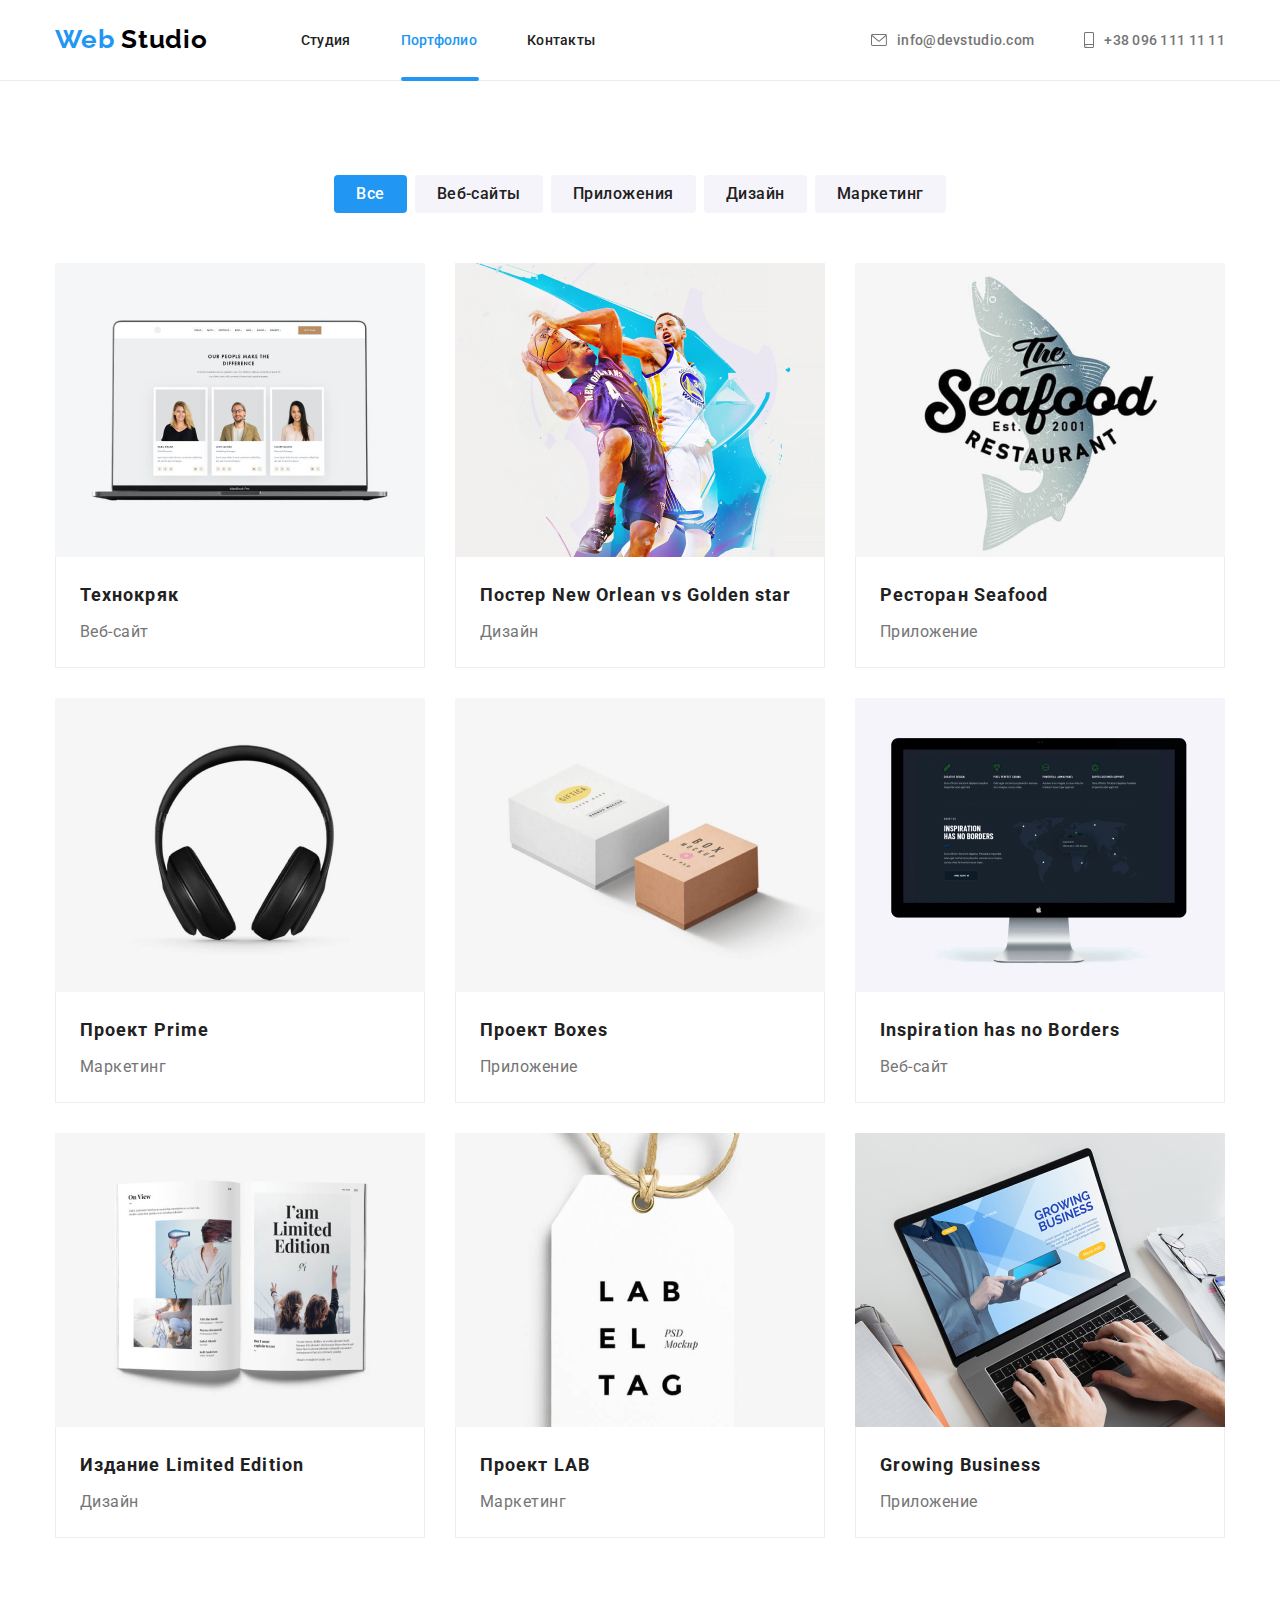
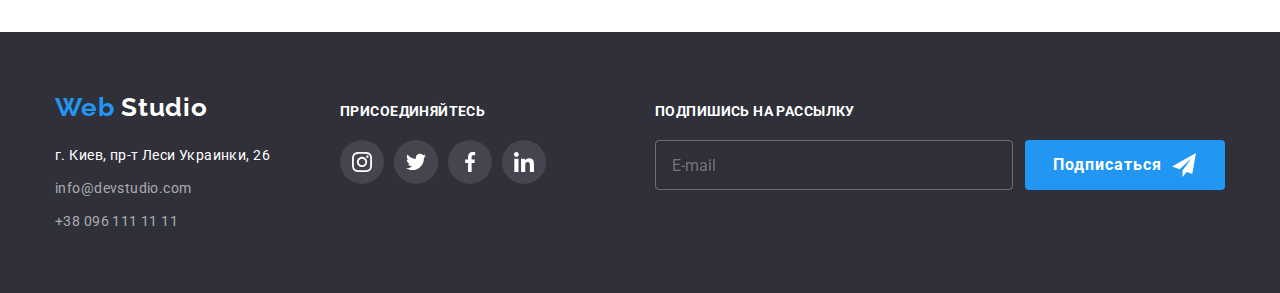
==== commit a8c2b747: "HW7 final" ====
--- a/portfolio.html
+++ b/portfolio.html
@@ -13,7 +13,6 @@
 			rel="stylesheet"
 			href="https://cdnjs.cloudflare.com/ajax/libs/modern-normalize/1.1.0/modern-normalize.min.css"
 		/>
-		<link rel="stylesheet" href="./css/styles.css" />
 		<link rel="stylesheet" href="./css/main.min.css" />
 	</head>
 	<body class="body">
--- a/css/main.min.css
+++ b/css/main.min.css
@@ -1 +1 @@
-p,h1,h2,h3,h4,h5,h6{margin:0}ul{margin:0;padding-left:0;list-style:none}img{display:block;max-width:100%;height:auto}.hidden{display:none}.is-hidden{opacity:0;visibility:hidden;pointer-events:none}.visually-hidden{position:absolute;width:1px;height:1px;margin:-1px;border:0;padding:0;white-space:nowrap;clip-path:inset(100%);clip:rect(0 0 0 0);overflow:hidden}:root{--primery-text-color: #757575;--title-text-color: #212121;--accent-text-color: #2196f3;--primery-background-color: #ffffff;--transition: 250ms cubic-bezier(0.4, 0, 0.2, 1);--logo-font: font-family Raleway, sans-serif}.body{background-color:var(--primery-background-color);color:var(--primery-text-color);font-family:"Roboto",sans-serif}.container{width:1200px;padding-left:15px;padding-right:15px;margin:0 auto}.section{padding-top:94px;padding-bottom:94px}.navigation{display:flex}.navigation__item:not(:last-child){margin-right:50px}.navigation__link{color:var(--title-text-color);font-weight:500;font-size:14px;line-height:1.15;letter-spacing:.02em;text-decoration:none;padding-top:32px;padding-bottom:32px;display:block;transition:color var(--transition)}.navigation__link:hover,.navigation__link:focus{color:var(--accent-text-color)}.navigation__studio::after{position:absolute;content:"";display:inline-block;align-items:flex-end;bottom:-1px;width:48px;height:4px;border-radius:2px;background-color:var(--accent-text-color)}.navigation__portfolio::after{position:absolute;content:"";display:inline-block;align-items:flex-end;bottom:-1px;width:78px;height:4px;border-radius:2px;background-color:var(--accent-text-color)}.navigation .navigation__current{color:var(--accent-text-color)}.contacts{display:flex}.header__contacts{margin-left:auto}.contacts__link{color:var(--primery-text-color);font-weight:500;font-size:14px;line-height:1.15;letter-spacing:.02em;text-decoration:none;padding-top:32px;padding-bottom:32px;display:flex;align-items:center;transition:color var(--transition)}.contacts__link:hover,.contacts__link:focus{color:var(--accent-text-color)}.contact__link-icon{margin-right:10px;fill:currentColor}.contacts__item{display:flex;align-items:center;justify-content:center}.contacts__item:not(:last-child){margin-right:50px}.button{background-color:#2196f3;color:#fff;font-weight:700;font-size:16px;line-height:1.88;letter-spacing:.06em;cursor:pointer;width:200px;height:50px;margin:0 auto;border-radius:4px;border:0px;transition:background-color var(--transition)}.button:hover{background-color:#188ce8}.title{margin-bottom:50px;color:var(--title-text-color);font-weight:700;font-size:36px;line-height:1.17;text-align:center;letter-spacing:.03em}.soc{display:flex;justify-content:center;gap:10px}.soc__icon{fill:#afb1b8;transition:fill var(--transition)}.soc__link{width:44px;height:44px;border-radius:50%;display:flex;align-items:center;justify-content:center;transition:background-color var(--transition)}.soc__link:hover,.soc__link:focus{background-color:var(--accent-text-color);outline:none}.soc__link--team{background-color:#fff}.soc__link--team:hover .soc__icon,.soc__link--team:focus .soc__icon{fill:#fff}.soc__link--footer{background-color:rgba(255,255,255,.1);fill:#fff}.logo{color:var(--accent-text-color);font-family:var(--logo-font);font-weight:700;font-size:26px;line-height:1.2;letter-spacing:.03em;text-decoration:none}.logo-header{padding-top:24px;padding-bottom:25px;display:block;margin-right:93px}.logo-header-color{color:#000}.logo-footer-color{color:#fff}.address__contacts-list .address__link{text-decoration:none}.address__item{color:#fff;font-style:normal;font-weight:400;font-size:14px;line-height:1.71;letter-spacing:.03em;padding:0;margin-bottom:9px}.address__contact-item:first-child{margin-bottom:9px}.address__link{color:rgba(255,255,255,.6);font-style:normal;font-weight:400;font-size:14px;line-height:1.71;letter-spacing:.03em}.subscribe__text{font-weight:700;font-size:14px;line-height:1.14;letter-spacing:.03em;text-transform:uppercase;color:#fff;margin-bottom:20px}.subscribe__mail{display:flex;align-items:center;justify-content:center}.subscribe__input{width:358px;height:50px;margin-right:12px;border:1px solid rgba(255,255,255,.3);filter:drop-shadow(0px 4px 4px rgba(0, 0, 0, 0.15));border-radius:4px;background-color:rgba(0,0,0,0);padding:15px 16px;cursor:pointer;color:#fff}.subscribe__input:hover,.subscribe__input:focus{border:1px solid var(--accent-text-color);outline:none}.subscribe__button{display:inline-block;width:200px;height:50px;display:flex;align-items:center;text-align:center;padding:10px 28px}.subscribe__button-text{font-weight:700;font-size:16px;line-height:1.88;letter-spacing:.06em;color:#fff;margin-right:10px}.button-portfolio{display:flex;justify-content:center;margin-bottom:50px}.button-portfolio__item:not(:last-child){margin-right:8px}.button-portfolio__item-class{background-color:#f5f4fa;color:#212121;font-weight:500;font-size:16px;line-height:1.63;text-align:center;letter-spacing:.03em;cursor:pointer;border-radius:4px;border:0px;padding:6px 22px;transition:background-color var(--transition),color var(--transition),box-shadow var(--transition)}.button-portfolio__item-class:hover,.button-portfolio__item-class:focus{background-color:var(--accent-text-color);color:#fff;box-shadow:0px 3px 1px rgba(0,0,0,.1),0px 1px 2px rgba(0,0,0,.08),0px 2px 2px rgba(0,0,0,.12);outline:none}.button-portfolio .current-button{background-color:var(--accent-text-color);color:#fff}.backdrop{position:fixed;top:0;left:0;width:100%;height:100%;background-color:rgba(0,0,0,.2);transition:opacity 250ms linear,visibility 250ms linear}.backdrop .is-hidden .modal{transform:translate(-50%, -50%) scale(0) rotate(-180deg)}.modal{position:absolute;width:528px;height:581px;top:221px;left:50%;transform:translate(-50%) scale(1) rotate(0);background-color:#fff;transition:cubic-bezier(0.4, 0, 0.2, 1);padding:40px}.modal__close-btn{position:absolute;top:8px;right:8px;width:30px;height:30px;border-radius:50%;border:1px solid rgba(0,0,0,.1);background-color:#fff;display:flex;align-items:center;justify-content:center;outline:none;cursor:pointer;transition:var(--transition)}.modal__close-btn:hover,.modal__close-btn:focus{fill:var(--accent-text-color)}.modal__title{font-weight:700;font-size:20px;line-height:1.15;text-align:center;letter-spacing:.03em;color:#212121;margin-bottom:12px}.modal-label{display:flex;flex-direction:column}.modal-label:not(:last-of-type){margin-bottom:10px}.modal-label:last-of-type{margin-bottom:20px}.modal-label__text{font-weight:400;font-size:12px;line-height:1.17;letter-spacing:.01em;color:#757575;margin-bottom:4px}.modal-label__wrapper{position:relative}.modal-label__input,.modal-label__textarea{width:100%;border:1px solid rgba(33,33,33,.2);border-radius:4px;outline:none;transition:border var(--transition)}.modal-label__input{height:40px;padding-top:11px;padding-right:12px;padding-bottom:11px;padding-left:42px}.modal-label__input:hover,.modal-label__input:focus{border:1px solid var(--accent-text-color);cursor:pointer;outline:none}.modal-label__input:hover+.modal-label__input-icon,.modal-label__input:focus+.modal-label__input-icon{fill:var(--accent-text-color);outline:none}.modal-label__input-icon{position:absolute;left:14px;top:50%;transform:translateY(-50%);transition:fill var(--transition)}.modal-label__textarea{height:120px;resize:none;padding:12px 16px}.modal-label__textarea:hover,.modal-label__textarea:focus{border:1px solid var(--accent-text-color);cursor:pointer;outline:none}.modal-label__textarea::placeholder{color:rgba(117,117,177,.5)}.modal-policy{margin-bottom:30px}.modal-policy__label{display:flex;align-items:center;justify-content:center;cursor:pointer}.modal-policy__text{font-size:14px;line-height:1.71;letter-spacing:.03em;color:#757575}.modal-policy__link{color:var(--accent-text-color);text-decoration:none;border-bottom:1px solid var(--accent-text-color)}.modal-policy__custom-check{border:2px solid #212121;border-radius:3px;width:16px;height:15px;display:flex;align-items:center;justify-content:center;margin-right:7px}.modal-policy__check{transition:border var(--transition)}.modal-policy__check:checked+.modal-policy__custom-check{border:2px solid var(--accent-text-color);background-color:var(--accent-text-color)}.modal-policy__check:hover+.modal-policy__custom-check,.modal-policy__check:focus+.modal-policy__custom-check{border:2px solid var(--accent-text-color)}.modal-button{background-color:#2196f3;color:#fff;font-weight:700;font-size:16px;line-height:1.88;display:flex;align-items:center;text-align:center;letter-spacing:.06em;cursor:pointer;display:block;width:200px;height:50px;margin:0 auto;border-radius:4px;border:0px;transition:background-color var(--transition)}.modal-button:hover,.modal-button:focus{background-color:var(--accent-text-color);box-shadow:0px 3px 1px rgba(0,0,0,.1),0px 1px 2px rgba(0,0,0,.08),0px 2px 2px rgba(0,0,0,.12)}.header .container{display:flex;align-items:center}.header{border-bottom:1px solid #ececec;position:relative}.hero{padding-top:200px;padding-bottom:200px;background-image:linear-gradient(rgba(47, 48, 58, 0.4), rgba(47, 48, 58, 0.4)),url(../images/hero-bg.jpg);background-repeat:no-repeat;background-position:center;background-size:1600px auto}.hero__title{color:#fff;font-weight:900;font-size:44px;line-height:1.36;text-align:center;letter-spacing:.06em;text-transform:uppercase;max-width:696px;margin:0 auto;margin-bottom:30px}.hero__button{display:block}.section-services{padding-bottom:0}.services{display:flex;padding:0}.services__item{width:270px;flex-basis:calc((100% - 90px)/4)}.services__item:not(:last-child){margin-right:30px}.services__icon-list{width:270px;height:120px;background-color:#f5f4fa;display:flex;align-items:center;justify-content:center;margin-bottom:30px}.services__title{color:var(--title-text-color);font-weight:700;font-size:14px;line-height:1.14;letter-spacing:.03em;text-transform:uppercase;margin-bottom:10px}.services__text{font-weight:400;font-size:14px;line-height:1.71;letter-spacing:.03em}.job__item{position:relative}.job__list{display:flex;gap:30px;padding:0}.job__img-title{position:absolute;bottom:0;left:0;width:100%;background-color:rgba(47,48,58,.8);padding:27px;font-weight:700;font-size:14px;line-height:1.43;text-align:center;letter-spacing:.03em;color:#fff}.team{background-color:#f5f4fa}.team__list{display:flex;gap:30px;padding:0}.team__item{width:270px;background-color:#fff;box-shadow:0px 1px 3px rgba(0,0,0,.12),0px 1px 1px rgba(0,0,0,.14),0px 2px 1px rgba(0,0,0,.2);border-radius:0px 0px 4px 4px}.workers{padding:30px 30px}.workers__title{color:var(--title-text-color);font-weight:500;font-size:16px;line-height:1.88;text-align:center;letter-spacing:.03em;margin-bottom:10px}.workers__text{font-weight:400;font-size:16px;line-height:1.18;text-align:center;letter-spacing:.03em;margin-bottom:16px}.clients__list{display:flex;gap:30px}.clients__item{width:170px}.clients__link{border:1px solid #afb1b8;border-radius:4px;display:flex;align-items:center;justify-content:center;height:92px;outline:none;transition:border var(--transition)}.clients__link:hover,.clients__link:focus{border:1px solid var(--accent-text-color)}.clients__link:hover .clients__icon,.clients__link:focus .clients__icon{fill:var(--accent-text-color)}.clients__icon{fill:#afb1b8;transition:fill var(--transition)}.footer{background-color:#2f303a;padding-top:60px;padding-bottom:60px}.footer__address{margin:0;margin-top:20px}.footer__container{display:flex;align-items:baseline}.footer-contacts{margin-right:70px}.footer__soc-section{margin-right:93px}.footer__soc-title{color:#fff;font-weight:700;font-size:14px;line-height:1.14;letter-spacing:.03em;text-transform:uppercase;margin:0;margin-bottom:20px}.footer__subscribe{margin-left:auto}.portfolio .portfolio__link{text-decoration:none}.portfolio{display:flex;flex-wrap:wrap;gap:30px;padding:0}.portfolio__link{display:block;transition:box-shadow var(--transition)}.portfolio__link:hover,.portfolio__link:focus{cursor:pointer;box-shadow:0px 1px 1px rgba(0,0,0,.12),0px 4px 4px rgba(0,0,0,.06),1px 4px 6px rgba(0,0,0,.16);outline:none}.portfolio__link:hover .portfolio__top-text,.portfolio__link:focus .portfolio__top-text{transform:translateY(0);opacity:1}.portfolio__item{flex-basis:calc((100% - 60px)/3);position:relative}.portfolio__border{border-right:1px solid #eee;border-left:1px solid #eee;border-bottom:1px solid #eee;padding:20px 24px}.portfolio__title{color:var(--title-text-color);font-weight:700;font-size:18px;line-height:2;letter-spacing:.06em;margin:0;margin-bottom:4px}.portfolio__text{color:var(--primery-text-color);font-weight:400;font-size:16px;line-height:1.88;letter-spacing:.03em}.portfolio__top-wrap{position:relative;overflow:hidden}.portfolio__top-text{position:absolute;top:0;left:0;color:#fff;background:rgba(33,150,243,.9);font-weight:400;font-size:18px;line-height:1.56;letter-spacing:.03em;padding:63px 24px;height:100%;opacity:0;transform:translateY(100%);transition:transform 250ms linear,opacity 250ms linear}/*# sourceMappingURL=main.min.css.map */+p,h1,h2,h3,h4,h5,h6{margin:0}ul{margin:0;padding-left:0;list-style:none}img{display:block;max-width:100%;height:auto}.body{background-color:var(--primery-background-color);color:var(--primery-text-color);font-family:"Roboto",sans-serif}.hidden{display:none}.is-hidden{opacity:0;visibility:hidden;pointer-events:none}.visually-hidden{position:absolute;width:1px;height:1px;margin:-1px;border:0;padding:0;white-space:nowrap;clip-path:inset(100%);clip:rect(0 0 0 0);overflow:hidden}:root{--primery-text-color: #757575;--title-text-color: #212121;--accent-text-color: #2196f3;--primery-background-color: #ffffff;--transition: 250ms cubic-bezier(0.4, 0, 0.2, 1);--logo-font: Raleway, sans-serif}.container{width:1200px;padding-left:15px;padding-right:15px;margin:0 auto}.section{padding-top:94px;padding-bottom:94px}.navigation{display:flex}.navigation__item:not(:last-child){margin-right:50px}.navigation__link{color:var(--title-text-color);font-weight:500;font-size:14px;line-height:1.15;letter-spacing:.02em;text-decoration:none;padding-top:32px;padding-bottom:32px;display:block;transition:color var(--transition)}.navigation__link:hover,.navigation__link:focus{color:var(--accent-text-color)}.navigation__studio::after{position:absolute;content:"";display:inline-block;align-items:flex-end;bottom:-1px;width:48px;height:4px;border-radius:2px;background-color:var(--accent-text-color)}.navigation__portfolio::after{position:absolute;content:"";display:inline-block;align-items:flex-end;bottom:-1px;width:78px;height:4px;border-radius:2px;background-color:var(--accent-text-color)}.navigation .navigation__current{color:var(--accent-text-color)}.contacts{display:flex}.header__contacts{margin-left:auto}.contacts__link{color:var(--primery-text-color);font-weight:500;font-size:14px;line-height:1.15;letter-spacing:.02em;text-decoration:none;padding-top:32px;padding-bottom:32px;display:flex;align-items:center;transition:color var(--transition)}.contacts__link:hover,.contacts__link:focus{color:var(--accent-text-color)}.contact__link-icon{margin-right:10px;fill:currentColor}.contacts__item{display:flex;align-items:center;justify-content:center}.contacts__item:not(:last-child){margin-right:50px}.button{background-color:#2196f3;color:#fff;font-weight:700;font-size:16px;line-height:1.88;letter-spacing:.06em;cursor:pointer;width:200px;height:50px;margin:0 auto;border-radius:4px;border:0px;transition:background-color var(--transition)}.button:hover{background-color:#188ce8}.title{margin-bottom:50px;color:var(--title-text-color);font-weight:700;font-size:36px;line-height:1.17;text-align:center;letter-spacing:.03em}.soc{display:flex;justify-content:center;gap:10px}.soc__icon{fill:#afb1b8;transition:fill var(--transition)}.soc__link{width:44px;height:44px;border-radius:50%;display:flex;align-items:center;justify-content:center;transition:background-color var(--transition)}.soc__link:hover,.soc__link:focus{background-color:var(--accent-text-color);outline:none}.soc__link--team{background-color:#fff}.soc__link--team:hover .soc__icon,.soc__link--team:focus .soc__icon{fill:#fff}.soc__link--footer{background-color:rgba(255,255,255,.1);fill:#fff}.logo{color:var(--accent-text-color);font-family:var(--logo-font);font-weight:700;font-size:26px;line-height:1.2;letter-spacing:.03em;text-decoration:none}.logo-header{padding-top:24px;padding-bottom:25px;display:block;margin-right:93px}.logo-header-color{color:#000}.logo-footer-color{color:#fff}.address__contacts-list .address__link{text-decoration:none}.address__item{color:#fff;font-style:normal;font-weight:400;font-size:14px;line-height:1.71;letter-spacing:.03em;padding:0;margin-bottom:9px}.address__contact-item:first-child{margin-bottom:9px}.address__link{color:rgba(255,255,255,.6);font-style:normal;font-weight:400;font-size:14px;line-height:1.71;letter-spacing:.03em}.subscribe__text{font-weight:700;font-size:14px;line-height:1.14;letter-spacing:.03em;text-transform:uppercase;color:#fff;margin-bottom:20px}.subscribe__mail{display:flex;align-items:center;justify-content:center}.subscribe__input{width:358px;height:50px;margin-right:12px;border:1px solid rgba(255,255,255,.3);filter:drop-shadow(0px 4px 4px rgba(0, 0, 0, 0.15));border-radius:4px;background-color:rgba(0,0,0,0);padding:15px 16px;cursor:pointer;color:#fff}.subscribe__input:hover,.subscribe__input:focus{border:1px solid var(--accent-text-color);outline:none}.subscribe__button{display:inline-block;width:200px;height:50px;display:flex;align-items:center;text-align:center;padding:10px 28px}.subscribe__button-text{font-weight:700;font-size:16px;line-height:1.88;letter-spacing:.06em;color:#fff;margin-right:10px}.button-portfolio{display:flex;justify-content:center;margin-bottom:50px}.button-portfolio__item:not(:last-child){margin-right:8px}.button-portfolio__item-class{background-color:#f5f4fa;color:#212121;font-weight:500;font-size:16px;line-height:1.63;text-align:center;letter-spacing:.03em;cursor:pointer;border-radius:4px;border:0px;padding:6px 22px;transition:background-color var(--transition),color var(--transition),box-shadow var(--transition)}.button-portfolio__item-class:hover,.button-portfolio__item-class:focus{background-color:var(--accent-text-color);color:#fff;box-shadow:0px 3px 1px rgba(0,0,0,.1),0px 1px 2px rgba(0,0,0,.08),0px 2px 2px rgba(0,0,0,.12);outline:none}.button-portfolio .current-button{background-color:var(--accent-text-color);color:#fff}.backdrop{position:fixed;top:0;left:0;width:100%;height:100%;background-color:rgba(0,0,0,.2);transition:opacity 250ms linear,visibility 250ms linear}.backdrop .is-hidden .modal{transform:translate(-50%, -50%) scale(0) rotate(-180deg)}.modal{position:absolute;width:528px;height:581px;top:221px;left:50%;transform:translate(-50%) scale(1) rotate(0);background-color:#fff;transition:cubic-bezier(0.4, 0, 0.2, 1);padding:40px}.modal__close-btn{position:absolute;top:8px;right:8px;width:30px;height:30px;border-radius:50%;border:1px solid rgba(0,0,0,.1);background-color:#fff;display:flex;align-items:center;justify-content:center;outline:none;cursor:pointer;transition:var(--transition)}.modal__close-btn:hover,.modal__close-btn:focus{fill:var(--accent-text-color)}.modal__title{font-weight:700;font-size:20px;line-height:1.15;text-align:center;letter-spacing:.03em;color:#212121;margin-bottom:12px}.modal-label{display:flex;flex-direction:column}.modal-label:not(:last-of-type){margin-bottom:10px}.modal-label:last-of-type{margin-bottom:20px}.modal-label__text{font-weight:400;font-size:12px;line-height:1.17;letter-spacing:.01em;color:#757575;margin-bottom:4px}.modal-label__wrapper{position:relative}.modal-label__input,.modal-label__textarea{width:100%;border:1px solid rgba(33,33,33,.2);border-radius:4px;outline:none;transition:border var(--transition)}.modal-label__input{height:40px;padding-top:11px;padding-right:12px;padding-bottom:11px;padding-left:42px}.modal-label__input:hover,.modal-label__input:focus{border:1px solid var(--accent-text-color);cursor:pointer;outline:none}.modal-label__input:hover+.modal-label__input-icon,.modal-label__input:focus+.modal-label__input-icon{fill:var(--accent-text-color);outline:none}.modal-label__input-icon{position:absolute;left:14px;top:50%;transform:translateY(-50%);transition:fill var(--transition)}.modal-label__textarea{height:120px;resize:none;padding:12px 16px}.modal-label__textarea:hover,.modal-label__textarea:focus{border:1px solid var(--accent-text-color);cursor:pointer;outline:none}.modal-label__textarea::placeholder{color:rgba(117,117,177,.5)}.modal-policy{margin-bottom:30px}.modal-policy__label{display:flex;align-items:center;justify-content:center;cursor:pointer}.modal-policy__text{font-size:14px;line-height:1.71;letter-spacing:.03em;color:#757575}.modal-policy__link{color:var(--accent-text-color);text-decoration:none;border-bottom:1px solid var(--accent-text-color)}.modal-policy__custom-check{border:2px solid #212121;border-radius:3px;width:16px;height:15px;display:flex;align-items:center;justify-content:center;margin-right:7px}.modal-policy__check{transition:border var(--transition)}.modal-policy__check:checked+.modal-policy__custom-check{border:2px solid var(--accent-text-color);background-color:var(--accent-text-color)}.modal-policy__check:hover+.modal-policy__custom-check,.modal-policy__check:focus+.modal-policy__custom-check{border:2px solid var(--accent-text-color)}.modal-button{background-color:#2196f3;color:#fff;font-weight:700;font-size:16px;line-height:1.88;display:flex;align-items:center;text-align:center;letter-spacing:.06em;cursor:pointer;display:block;width:200px;height:50px;margin:0 auto;border-radius:4px;border:0px;transition:background-color var(--transition)}.modal-button:hover,.modal-button:focus{background-color:var(--accent-text-color);box-shadow:0px 3px 1px rgba(0,0,0,.1),0px 1px 2px rgba(0,0,0,.08),0px 2px 2px rgba(0,0,0,.12)}.header .container{display:flex;align-items:center}.header{border-bottom:1px solid #ececec;position:relative}.hero{padding-top:200px;padding-bottom:200px;background-image:linear-gradient(rgba(47, 48, 58, 0.4), rgba(47, 48, 58, 0.4)),url(../images/hero-bg.jpg);background-repeat:no-repeat;background-position:center;background-size:1600px auto}.hero__title{color:#fff;font-weight:900;font-size:44px;line-height:1.36;text-align:center;letter-spacing:.06em;text-transform:uppercase;max-width:696px;margin:0 auto;margin-bottom:30px}.hero__button{display:block}.section-services{padding-bottom:0}.services{display:flex;padding:0}.services__item{width:270px;flex-basis:calc((100% - 90px)/4)}.services__item:not(:last-child){margin-right:30px}.services__icon-list{width:270px;height:120px;background-color:#f5f4fa;display:flex;align-items:center;justify-content:center;margin-bottom:30px}.services__title{color:var(--title-text-color);font-weight:700;font-size:14px;line-height:1.14;letter-spacing:.03em;text-transform:uppercase;margin-bottom:10px}.services__text{font-weight:400;font-size:14px;line-height:1.71;letter-spacing:.03em}.job__item{position:relative}.job__list{display:flex;gap:30px;padding:0}.job__img-title{position:absolute;bottom:0;left:0;width:100%;background-color:rgba(47,48,58,.8);padding:27px;font-weight:700;font-size:14px;line-height:1.43;text-align:center;letter-spacing:.03em;color:#fff}.team{background-color:#f5f4fa}.team__list{display:flex;gap:30px;padding:0}.team__item{width:270px;background-color:#fff;box-shadow:0px 1px 3px rgba(0,0,0,.12),0px 1px 1px rgba(0,0,0,.14),0px 2px 1px rgba(0,0,0,.2);border-radius:0px 0px 4px 4px}.workers{padding:30px 30px}.workers__title{color:var(--title-text-color);font-weight:500;font-size:16px;line-height:1.88;text-align:center;letter-spacing:.03em;margin-bottom:10px}.workers__text{font-weight:400;font-size:16px;line-height:1.18;text-align:center;letter-spacing:.03em;margin-bottom:16px}.clients__list{display:flex;gap:30px}.clients__item{width:170px}.clients__link{border:1px solid #afb1b8;border-radius:4px;display:flex;align-items:center;justify-content:center;height:92px;outline:none;transition:border var(--transition)}.clients__link:hover,.clients__link:focus{border:1px solid var(--accent-text-color)}.clients__link:hover .clients__icon,.clients__link:focus .clients__icon{fill:var(--accent-text-color)}.clients__icon{fill:#afb1b8;transition:fill var(--transition)}.footer{background-color:#2f303a;padding-top:60px;padding-bottom:60px}.footer__address{margin:0;margin-top:20px}.footer__container{display:flex;align-items:baseline}.footer-contacts{margin-right:70px}.footer__soc-section{margin-right:93px}.footer__soc-title{color:#fff;font-weight:700;font-size:14px;line-height:1.14;letter-spacing:.03em;text-transform:uppercase;margin:0;margin-bottom:20px}.footer__subscribe{margin-left:auto}.portfolio .portfolio__link{text-decoration:none}.portfolio{display:flex;flex-wrap:wrap;gap:30px;padding:0}.portfolio__link{display:block;transition:box-shadow var(--transition)}.portfolio__link:hover,.portfolio__link:focus{cursor:pointer;box-shadow:0px 1px 1px rgba(0,0,0,.12),0px 4px 4px rgba(0,0,0,.06),1px 4px 6px rgba(0,0,0,.16);outline:none}.portfolio__link:hover .portfolio__top-text,.portfolio__link:focus .portfolio__top-text{transform:translateY(0);opacity:1}.portfolio__item{flex-basis:calc((100% - 60px)/3);position:relative}.portfolio__border{border-right:1px solid #eee;border-left:1px solid #eee;border-bottom:1px solid #eee;padding:20px 24px}.portfolio__title{color:var(--title-text-color);font-weight:700;font-size:18px;line-height:2;letter-spacing:.06em;margin:0;margin-bottom:4px}.portfolio__text{color:var(--primery-text-color);font-weight:400;font-size:16px;line-height:1.88;letter-spacing:.03em}.portfolio__top-wrap{position:relative;overflow:hidden}.portfolio__top-text{position:absolute;top:0;left:0;color:#fff;background:rgba(33,150,243,.9);font-weight:400;font-size:18px;line-height:1.56;letter-spacing:.03em;padding:63px 24px;height:100%;opacity:0;transform:translateY(100%);transition:transform 250ms linear,opacity 250ms linear}/*# sourceMappingURL=main.min.css.map */